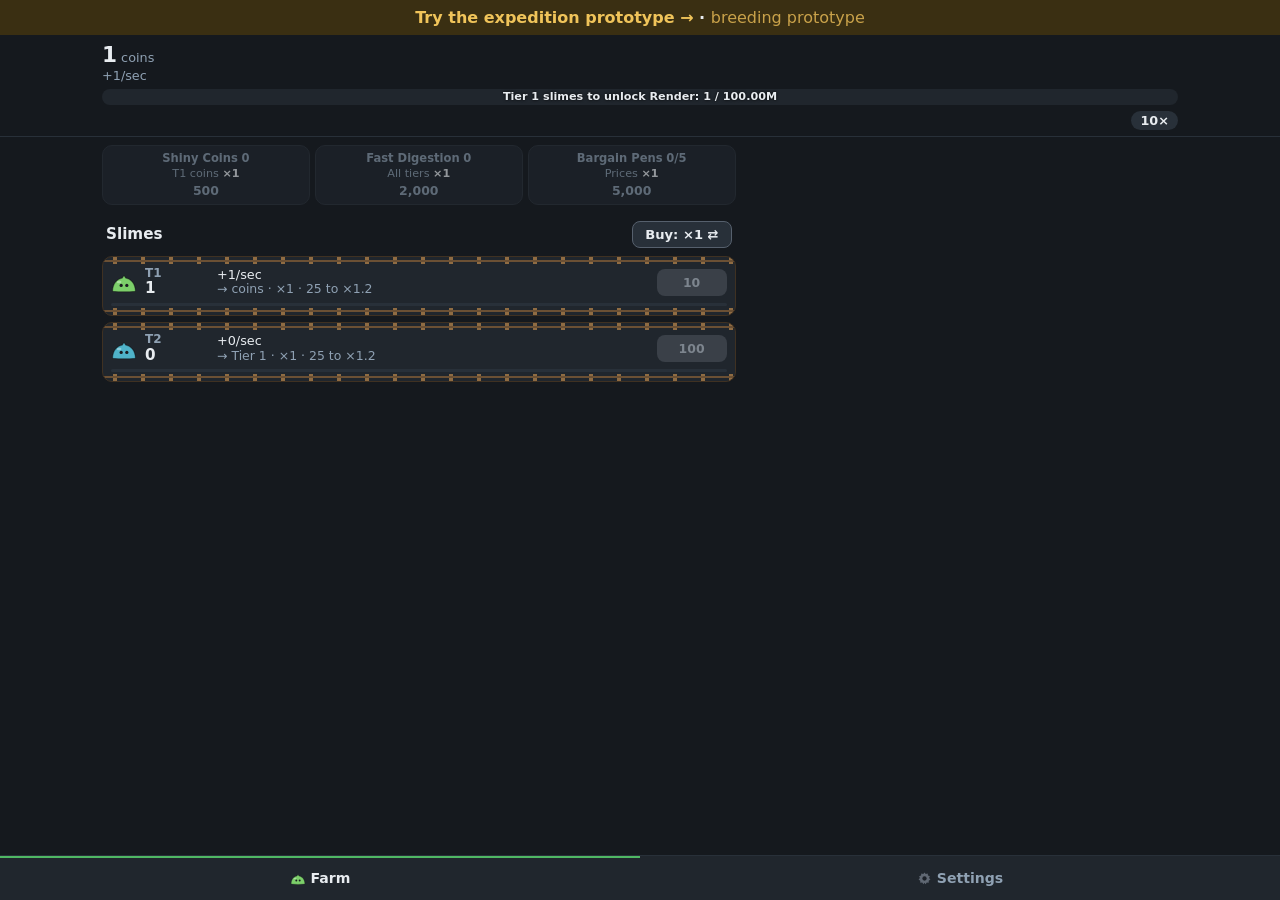
==== index.html @ 99b24ae3 "Expedition prototype v6: team boxes combine each team's expedition and slimes, zone picker opened fr" ====
<!DOCTYPE html>
<html lang="en">
<head>
  <meta charset="UTF-8">
  <meta name="viewport" content="width=device-width, initial-scale=1.0, viewport-fit=cover">
  <title>Dragon Farm Idle</title>
  <!-- Installable app (PWA) -->
  <link rel="manifest" href="manifest.json">
  <meta name="theme-color" content="#15191e">
  <link rel="icon" type="image/png" href="icons/icon-192.png">
  <link rel="apple-touch-icon" href="icons/apple-touch-icon.png">
  <meta name="apple-mobile-web-app-capable" content="yes">
  <meta name="mobile-web-app-capable" content="yes">
  <meta name="apple-mobile-web-app-status-bar-style" content="black-translucent">
  <meta name="apple-mobile-web-app-title" content="Dragon Farm">
  <link rel="stylesheet" href="style.css?v=233">
</head>
<body>
  <div style="text-align:center;padding:8px;background:#3a2f12;font-weight:600"><a href="expedition.html" style="color:#f0c45a;text-decoration:none">Try the expedition prototype →</a> · <a href="merge.html" style="color:#c9a24a;text-decoration:none;font-weight:400">breeding prototype</a></div>
  <header class="topbar">
    <div class="top-main">
      <div class="top-left">
        <div class="coins"><span id="coins">0</span></div>
        <div class="cps">+<span id="cps">0</span>/sec</div>
      </div>
      <div class="top-actions">
        <button id="sell-btn" class="big-act sell-big" style="display:none"><span class="act-name">Sell</span><span class="act-sub" id="sell-sub">+1 Scale</span></button>
        <button id="top-expand" class="big-act expand-big"><span class="act-name">Expand</span><span class="act-sub" id="top-expand-sub">+0 Acres</span><span class="render-next"><span id="top-expand-fill"></span></span></button>
        <button id="render-btn" class="big-act render-big" disabled><span class="act-name">Render</span><span class="act-sub" id="render-label">Locked</span><span class="render-next"><span id="render-next-fill"></span></span></button>
      </div>
    </div>
    <div id="render-progress">
      <div class="bar"><div class="fill" id="render-fill"></div><span class="bar-label" id="render-text"></span></div>
    </div>
    <div class="info-line">
      <button id="goo-btn" class="info-chip goo-chip" title="Go to Goo">Goo <b id="goo-btn-amount">0</b><span id="goo-dot" class="dot"></span></button>
      <button id="expand-btn" class="info-chip acre-chip" title="Go to the Estate">Acres <b id="expand-btn-amount">0</b><span id="expand-dot" class="dot green"></span></button>
      <button id="scale-chip" class="info-chip scale-chip" title="Go to the Market tab" style="display:none">Scales <b id="scale-chip-amount">0</b></button>
      <span class="farm-notice" id="farm-notice"></span>
      <button id="speed-btn" class="icon-btn speed-btn" title="Turn on 10× test speed">10×</button>
    </div>
    <button id="contract-banner" class="contract-banner" style="display:none" title="Go to Contracts"></button>
    <!-- Farm sub-tabs (only shown on the Farm tab, once Goo is unlocked) -->
    <div class="subnav" id="subnav">
      <button class="subnav-btn active" data-panel="panel-slimes">Slimes</button>
      <button class="subnav-btn" id="goo-tab" data-panel="panel-goo">Goo<span id="goo-sub-dot" class="dot"></span></button>
      <button class="subnav-btn" id="farm-tab" data-panel="panel-acres">Estate<span id="estate-sub-dot" class="dot estate"></span></button>
    </div>
    <div class="subnav market-nav" id="subnav-market" style="display:none">
      <button class="subnav-btn active" data-panel="panel-market">Stall<span id="stall-dot" class="dot gold"></span></button>
      <button class="subnav-btn" data-panel="panel-path">Deals<span id="path-dot" class="dot gold"></span></button>
      <button class="subnav-btn" id="contracts-tab" data-panel="panel-contracts" style="display:none">Contracts</button>
      <button class="subnav-btn" id="buyers-tab" data-panel="panel-buyers" style="display:none">Buyers</button>
    </div>
  </header>

  <main class="panels">
    <!-- FARM TAB: Expand, slimes, coin upgrades -->
    <section class="panel active" id="panel-slimes">
      <div class="farm-layout">
        <div class="farm-main">
          <div class="expand-card" id="expand-row">
            <button id="expand-action" class="expand-action" disabled><span id="expand-label">Expand</span><span class="render-next"><span id="expand-next-fill" class="next-fill"></span></span></button>
            <div class="muted" id="expand-text"></div>
            <div class="muted grow-hint" id="grow-hint"></div>
            <div class="muted" id="next-acre"></div>
          </div>
          <div id="upgrades" class="coin-strip"></div>
          <div class="panel-head"><h2>Slimes</h2><button id="buy-mode" class="auto-btn buy-mode">Buy: ×1 ⇄</button></div>
          <div id="tiers" class="tiers"></div>
        </div>
      </div>
    </section>

    <!-- GOO TAB: Render layer -->
    <section class="panel" id="panel-goo">
      <div class="render-info">
        <div><strong id="ess-amount">0</strong> Goo · <span class="muted">Renders done: <span id="render-count">0</span></span></div>
      </div>
      <details class="ms-box">
        <summary>Milestones <span id="ms-badge" class="chip"></span><span class="ms-next" id="next-milestone"></span></summary>
        <div class="muted">Rewards for how many times you've Rendered. Auto-buy can be switched on and off on each slime row.</div>
        <ul id="milestones" class="milestones"></ul>
      </details>

      <div class="section-head"><h3>Goo upgrades</h3></div>
      <div class="muted goo-reserve" id="goo-reserve"></div>
      <div id="ess-upgrades" class="tile-grid"></div>
    </section>

    <!-- ESTATE: Expand layer (Acres, buildings) -->
    <section class="panel" id="panel-acres">
      <div class="render-info">
        <div><strong id="acre-amount">0</strong> Acres · <span class="muted">Expands done: <span id="expand-count">0</span></span></div>
        <div class="bar" style="display:none"><div class="fill green" id="expand-fill"></div></div>
      </div>
      <details class="ms-box">
        <summary>Milestones <span id="ems-badge" class="chip"></span><span class="ms-next" id="next-ems"></span></summary>
        <div class="muted">Rewards for how many times you've Expanded. Every Expand counts.</div>
        <ul id="expand-milestones" class="milestones"></ul>
      </details>
      <div id="acre-upgrades" class="upgrades wide" style="display:none"></div>
      <div class="section-head"><h3>Buildings <span class="chip" id="plot-count">0/4</span><span id="bld-dot" class="dot estate"></span></h3></div>
      <div>
        <div id="plots" class="plots"></div>
        <details class="catalog" style="display:none">
          <summary>All buildings</summary>
          <div class="muted">Every building you can place. Each plot holds one, and placing it is free.</div>
          <div id="catalog" class="catalog-list"></div>
        </details>
      </div>
    </section>

    <!-- MARKET TAB: Sell the Farm -->
    <section class="panel" id="panel-market">
      <div class="render-info">
        <div><strong id="scale-amount">0</strong> Scales · <span class="muted">Farms sold: <span id="sale-count">0</span></span></div>
      </div>
      <div class="market-summary">
        <div class="ms-row"><span class="muted">Each sale pays</span><strong id="sale-pay">+1 Scale</strong></div>
        <div class="ms-row"><span class="muted">Sell when</span><span>your farm is full at 1.8e308</span></div>
      </div>
      <details class="ms-box">
        <summary>Milestones <span class="chip" id="salems-badge">0/5</span><span class="ms-next" id="next-salems"></span></summary>
        <ul class="milestones" id="sale-milestones"></ul>
      </details>
      <div class="section-head"><h3>Market Stall</h3><span class="muted">One-time buys</span></div>
      <div class="tile-grid" id="market-stall"></div>
      <div id="premium-sec">
        <div class="section-head"><h3>Premium Shelf</h3><span class="muted" id="premium-note"></span></div>
        <div class="tile-grid" id="premium-shelf"></div>
      </div>
    </section>

    <section class="panel" id="panel-contracts">
      <div class="render-info"><div><strong id="ct-count">0/8</strong> Contracts done · <span class="muted">Scales ×<span id="ct-bonus">1</span> per sale</span></div></div>
      <div class="ct-active" id="ct-active" style="display:none">
        <div class="ms-row"><strong id="ct-active-name"></strong><button id="ct-drop" class="auto-btn">Drop</button></div>
        <div class="muted" id="ct-active-goal"></div>
        <div class="ct-progress" id="ct-active-progress"></div>
      </div>
      <div class="section-head"><h3>Contract board</h3><span class="muted">One at a time</span></div>
      <div class="upgrades wide" id="contract-list"></div>
    </section>

    <section class="panel" id="panel-buyers">
      <div class="render-info buyers-summary"><div><strong>This farm pays ×<span id="by-mult">1</span></strong> <span class="muted">from buyers</span></div>
        <button id="by-restart" class="auto-btn">Restart farm</button></div>
      <div class="muted by-note">Turning a buyer on or up waits for your next farm. Turning one off or down applies now, and that buyer pays nothing this farm. Selling with a new level on clears it: +1 Reputation.</div>
      <div id="buyer-list"></div>
    </section>

    <section class="panel" id="panel-path">
      <div class="section-head"><h3>Trade Deals</h3>
        <span class="respec"><span class="muted" id="respec-note"></span><button id="respec-btn" class="auto-btn">Respec</button></span></div>
      <div id="market-path"></div>
    </section>

    <!-- AUTOMATION TAB: every automation setting in one place -->
    <section class="panel" id="panel-auto">
      <div class="render-info auto-master">
        <div><strong><span class="auto-icon">⟳</span> All automation</strong></div>
        <button id="master-auto" class="auto-btn">ON</button>
      </div>
      <div class="paused-note" id="auto-paused-note">Automation is paused. Turn it back on above.</div>
      <div class="subtabs auto-tabs">
        <button class="subtab active" data-sub="sub-auto-resets">Resets</button>
        <button class="subtab" data-sub="sub-auto-buying">Buying</button>
      </div>

      <div class="subpanel active" id="sub-auto-resets">
        <div class="acard" id="auto-render-sec">
          <div class="acard-head"><div><strong>Auto-Render</strong><div class="acard-status" id="ar-status"></div></div><button id="ar-toggle" class="auto-btn">OFF</button></div>
          <div class="acard-body" id="auto-render-box">
            <div class="aset"><span class="aset-label">Render when</span><span class="aset-ctl">
              <select id="ar-mode">
                <option value="goo">Gain reaches</option>
                <option value="time">Every</option>
                <option value="best" class="smart">Auto-adjust</option>
                <option value="rise" class="smart">Rising target</option>
              </select>
              <input id="ar-value" class="inline-num" type="number" min="1" inputmode="numeric"><span class="muted" id="ar-unit">Goo</span></span></div>
            <div class="aset" id="ar-rise-row"><span class="aset-label">Then each Render</span><span class="aset-ctl"><span class="muted">needs last ×</span><input id="ar-rise-x" class="inline-num" type="number" min="1.01" step="0.05" inputmode="decimal" value="1.2"></span></div>
          <div class="aset" id="ar-pause-row"><span class="aset-label">Stop at <input id="ar-pause-pct" class="inline-num" type="number" min="1" max="100" inputmode="numeric">% full</span><button id="ar-pause" class="auto-btn">OFF</button></div>
          </div>
        </div>

        <div class="acard" id="auto-expand-sec">
          <div class="acard-head"><div><strong>Auto-Expand</strong><div class="acard-status" id="ae-status"></div></div><button id="auto-acres" class="auto-btn">OFF</button></div>
          <div class="acard-body" id="auto-acres-row">
            <div class="aset"><span class="aset-label">Expand when</span><span class="aset-ctl" id="auto-acres-rule"><span id="auto-acres-label" class="muted">gain is</span><select id="auto-acres-mode"><option value="acres">Gain is</option><option value="cap">Within</option></select><input id="auto-acres-value" class="inline-num" type="number" min="1" inputmode="numeric"><span class="muted" id="auto-acres-unit">Acres</span></span></div>
            <div class="aset"><span class="aset-label">Wait for a full farm</span><span class="aset-ctl"><select id="auto-wait-full"><option value="off">Never</option><option value="full">Always</option><option value="smart">Smart</option></select></span></div>
            <div class="aset" id="auto-smart-row"><span class="aset-label">Only if full within</span><span class="aset-ctl"><input id="auto-smart-secs" class="inline-num" type="number" min="5" max="3600" inputmode="numeric" value="60"><span class="muted">sec</span></span></div>
            <span id="auto-wait-note" hidden></span><span id="auto-smart-eta" hidden></span>
          </div>
          <div id="auto-expand-row" style="display:none"><button id="auto-expand" class="auto-btn">OFF</button></div>
        </div>

        <div class="acard" id="auto-sell-sec">
          <div class="acard-head"><div><strong>Auto-Sell</strong><div class="acard-status" id="as-status"></div></div><button id="auto-sell" class="auto-btn">OFF</button></div>
        </div>
      </div>

      <div class="subpanel" id="sub-auto-buying">
        <div class="acard" id="auto-goo-sec">
          <div class="acard-head"><div><strong>Goo upgrades</strong><div class="acard-status" id="auto-goo-note">Cheapest first</div></div><button id="auto-goo" class="auto-btn">OFF</button></div>
          <div class="star-list" id="goo-stars"></div>
        </div>
        <div class="acard" id="auto-build-sec">
          <div class="acard-head"><div><strong>Buildings</strong><div class="acard-status" id="auto-build-note">Cheapest first</div></div><button id="auto-build" class="auto-btn">OFF</button></div>
          <div class="star-list" id="build-stars"></div>
        </div>
        <div class="acard" id="auto-helper-sec">
          <div class="acard-head"><div><strong>Coin upgrades</strong><div class="acard-status">Cheapest first</div></div><button id="auto-upgrades" class="auto-btn">OFF</button></div>
        </div>
        <div class="acard" id="auto-slimes-sec">
          <div class="acard-head"><div><strong>Slimes</strong><div class="acard-status" id="auto-slimes-status"></div></div>
            <span class="set-all"><button id="auto-all-ms" class="auto-btn">All Milestone</button><button id="auto-all-max" class="auto-btn">All Max</button></span></div>
          <div class="acard-body"><div id="auto-tier-list" class="auto-list"></div>
            <div class="muted aset-note">Milestone saves up for each tier's next milestone. Max buys whenever it can.</div></div>
        </div>
      </div>
    </section>

    <section class="panel" id="panel-settings">
      <h2>Settings</h2>
      <div class="latest-update">Latest update: <span id="latest-update"></span></div>
      <div class="subtabs settings-tabs">
        <button class="subtab active" data-sub="sub-general">General</button>
        <button class="subtab" data-sub="sub-ach">Achievements<span id="ach-dot" class="dot gold" style="display:none"></span></button>
        <button class="subtab" data-sub="sub-stats">Stats</button>
        <button class="subtab" data-sub="sub-resets">Resets</button>
      </div>
      <div class="subpanel active" id="sub-general">
        <div class="settings-list">
          <div class="setting-row"><span>Ask before Render</span><button class="auto-btn pref-toggle" data-pref="confirmRender">ON</button></div>
          <div class="setting-row"><span>Ask before Expand</span><button class="auto-btn pref-toggle" data-pref="confirmExpand">ON</button></div>
          <div class="setting-row"><span>Number names past Trillion<br><span class="muted small">Off: 1.23e15 · On: 1.23Qa, Qi, Sx… until they run out</span></span><button class="auto-btn pref-toggle" data-pref="allNames">OFF</button></div>
          <div class="setting-row"><span>Ask before Sell the Farm</span><button class="auto-btn pref-toggle" data-pref="confirmSell">ON</button></div>
          <div class="setting-row"><span>Switch to the Goo tab after Render</span><button class="auto-btn pref-toggle" data-pref="openAfterRender">ON</button></div>
          <div class="setting-row"><span>10× speed (testing)<br><span class="muted small">Stats still count the time a normal-speed player would take</span></span><button class="auto-btn pref-toggle" data-pref="fastTest">OFF</button></div>
          <div class="setting-row"><span>Offline progress<br><span class="muted small" id="offline-cap-note">Turn off to measure real play time only</span></span><button class="auto-btn pref-toggle" data-pref="offline">ON</button></div>
        </div>
        <h3>Move your save</h3>
        <div class="save-code-box">
          <div class="muted">Export on one device, then paste the code and Import on another. Importing replaces the progress on that device.</div>
          <div class="save-buttons">
            <button id="export-btn">Export</button>
            <button id="import-btn" class="small-btn">Import</button>
          </div>
          <textarea id="save-code" rows="3" placeholder="Your save code appears here, or paste one to import"></textarea>
          <div class="muted" id="save-status"></div>
        </div>
      </div>
      <div class="subpanel" id="sub-ach">
        <div class="muted ach-summary" id="ach-summary"></div>
        <div class="ach-list" id="ach-list"></div>
      </div>
      <div class="subpanel" id="sub-stats">
        <div class="save-buttons"><button id="stats-copy">Copy stats</button><button id="stats-reset" class="small-btn">Reset stats</button></div>
        <textarea id="stats-text" rows="6" style="display:none" readonly></textarea>
        <div id="stats-summary"></div>
        <details class="stats-box stats-fold"><summary class="bonus-title">Bonuses</summary><div id="stats-bonuses"></div></details>
        <div class="muted">The full Render, Expand, and sale logs are saved and included in Copy stats.</div>
      </div>
      <div class="subpanel" id="sub-resets">
        <div class="reset-card">
          <div class="plot-head"><strong>Jump to Expand</strong><span class="jump-ctrls"><input id="jump-n" type="number" min="0" max="21" value="5" inputmode="numeric"><button id="jump-btn" class="small-btn">Go</button></span></div>
          <div class="muted">Testing only: starts a run after this many full Expands (forward or back), with the Acres they'd give unspent and empty plots. Scales, Market buys, settings, and stats are kept.</div>
        </div>
        <div class="reset-card">
          <div class="plot-head"><strong>Jump to Sale</strong><span class="jump-ctrls"><input id="jump-sale-n" type="number" min="0" max="50" value="5" inputmode="numeric"><button id="jump-sale-btn" class="small-btn">Go</button></span></div>
          <div class="muted">Testing only: starts a fresh farm as if you'd sold this many farms (sale milestones follow). Going forward gives the Scales those sales would pay. Scales, Market buys, contracts, settings, and stats are kept.</div>
        </div>
        <div class="reset-card">
          <div class="plot-head"><strong>Fill this farm</strong><button id="fill-farm" class="small-btn">Fill</button></div>
          <div class="muted">Testing only: tops Tier 1 slimes up to this farm's size. At max size the farm is then ready to sell; otherwise you can Expand and grow it. Nothing else changes.</div>
        </div>
        <div class="reset-card">
          <div class="plot-head"><strong>Catch up achievements</strong><button id="ach-catchup" class="small-btn">Catch up</button></div>
          <div class="muted">Testing only: grants the achievements a typical player would have by your current sale count (lifetime counts raised to typical levels, challenges at the sale they're usually earned). Never removes any.</div>
        </div>
        <div class="reset-card">
          <div class="plot-head"><strong>Market resets</strong></div>
          <div class="muted">Testing only: undo Market progress, or grant a contract as if you finished it. Deals and Stall items refund their Scales; your farm, sales, and achievements are kept.</div>
          <div class="market-resets">
            <button id="mr-deals" class="small-btn">Reset Trade Deals</button>
            <button id="mr-stall" class="small-btn">Reset Stall items</button>
            <span class="jump-ctrls"><select id="mr-contract"></select><button id="mr-contracts" class="small-btn">Reset</button><button id="mr-grant" class="small-btn">Grant</button></span>
          </div>
        </div>
        <div class="reset-card">
          <div class="plot-head"><strong>Test farm: ready to sell</strong><button id="test-sale" class="small-btn">Load</button></div>
          <div class="muted">Testing only: jumps your farm to max size so you can try Sell the Farm. Scales and Market buys are kept.</div>
        </div>
        <div class="reset-card danger">
          <div class="plot-head"><strong>Reset save</strong><button id="reset" class="reset-btn">Erase all</button></div>
          <div class="muted">Erases all progress and starts a brand new game. Your settings are kept.</div>
        </div>
      </div>
    </section>
  </main>

  <!-- Confirm dialog -->
  <div class="modal-backdrop" id="confirm-modal">
    <div class="modal confirm">
      <strong id="confirm-title"></strong>
      <div class="muted" id="confirm-text"></div>
      <label class="skip-row"><input type="checkbox" id="confirm-skip"> Don't ask again (you can turn this back on in Settings)</label>
      <div class="confirm-buttons">
        <button class="small-btn" id="confirm-no">Cancel</button>
        <button id="confirm-yes">Confirm</button>
      </div>
    </div>
  </div>

  <!-- One-time unlock card -->
  <div class="modal-backdrop" id="intro-modal">
    <div class="modal confirm">
      <strong id="intro-title"></strong>
      <div class="muted" id="intro-text"></div>
      <div class="confirm-buttons"><button id="intro-ok">Got it</button></div>
    </div>
  </div>
  <!-- While you were away -->
  <div class="modal-backdrop" id="away-modal">
    <div class="modal confirm">
      <strong>While you were away</strong>
      <div class="muted" id="away-time"></div>
      <div class="market-summary" id="away-list"></div>
      <div class="confirm-buttons"><button id="away-ok">Nice</button></div>
    </div>
  </div>
  <!-- Offline catch-up progress -->
  <div class="modal-backdrop" id="catchup">
    <div class="modal confirm"><strong>Catching up on your farm…</strong><div class="bar"><div class="fill" id="catchup-fill"></div></div></div>
  </div>
  <!-- Pop-up messages -->
  <div class="toasts" id="toasts"></div>

  <nav class="tabs">
    <button class="tab active" data-tier="farm">Farm</button>
    <button class="tab" id="market-tab" data-tier="market" style="display:none">Market<span id="market-dot" class="dot gold"></span></button>
    <button class="tab" id="auto-tab" data-tier="auto" style="display:none"><span class="auto-icon">⟳</span> Auto<span id="auto-dot" class="dot auto"></span></button>
    <button class="tab" data-tier="settings">Settings<span id="settings-dot" class="dot gold" style="display:none"></span></button>
  </nav>

  <script src="lib/break_eternity.js?v=233"></script>
  <script src="main.js?v=233"></script>
  <script>
    // Register the service worker so the game can be installed as an app
    if ("serviceWorker" in navigator) {
      window.addEventListener("load", () => navigator.serviceWorker.register("sw.js").catch(() => {}));
    }
  </script>
</body>
</html>
---- style.css ----
/* ===== Colors and base ===== */
:root {
  --bg: #15191e;
  --card: #20262d;
  --card-2: #283039;
  --text: #e8ecf0;
  --muted: #8fa1b3;
  --green: #3f9a50;
  --blue: #2f5d8a;
  --purple: #8e5bd6;
  --red: #7a2e2e;
  --disabled: #3a4048;
}

* { box-sizing: border-box; }

body {
  margin: 0;
  font-family: system-ui, -apple-system, "Segoe UI", sans-serif;
  background: var(--bg);
  color: var(--text);
  padding-bottom: 72px; /* room for the tab bar on phones */
}

.muted { color: var(--muted); font-size: 0.8rem; }

button {
  font: inherit;
  border: none;
  border-radius: 8px;
  padding: 10px 12px;
  background: var(--green);
  color: white;
  cursor: pointer;
  touch-action: manipulation;
}
button:disabled { background: var(--disabled); color: #7d858e; cursor: default; }

.chip {
  font-size: 0.75rem;
  padding: 2px 8px;
  border-radius: 999px;
  background: var(--card-2);
  color: var(--muted);
}

/* ===== Top bar: always visible ===== */
.topbar {
  position: sticky;
  top: 0;
  z-index: 5;
  background: var(--bg);
  padding: 12px 16px 10px;
  border-bottom: 1px solid var(--card-2);
  text-align: center;
}
.title { font-size: 0.8rem; color: var(--muted); letter-spacing: 0.05em; text-transform: uppercase; }
.coins { font-size: 2rem; font-weight: 700; line-height: 1.2; }
.coins::after { content: " coins"; font-size: 0.9rem; font-weight: 400; color: var(--muted); }
.cps { color: var(--muted); font-size: 0.9rem; }

.render-goal { max-width: 560px; margin: 10px auto 0; }
.bar { height: 8px; background: var(--card); border-radius: 4px; overflow: hidden; }
.fill { height: 100%; width: 0; background: var(--purple); transition: width 0.2s; }
.render-label { margin-top: 4px; }
.render-row { display: flex; justify-content: center; align-items: center; gap: 8px; margin-top: 8px; }
.small-btn { background: var(--card-2); color: var(--text); padding: 6px 12px; font-size: 0.85rem; }
.small-btn .chip { background: var(--bg); margin-left: 4px; }
.render-btn.ready {
  box-shadow: 0 0 0 2px #b48cf0, 0 0 16px rgba(142, 91, 214, 0.6);
  animation: pulse 1.6s ease-in-out infinite;
}
@keyframes pulse { 50% { box-shadow: 0 0 0 2px #b48cf0, 0 0 26px rgba(142, 91, 214, 0.9); } }
.next-ms { margin-top: 6px; font-size: 0.75rem; }

/* ===== Milestones popup ===== */
.modal-backdrop {
  display: none; position: fixed; inset: 0; z-index: 20;
  background: rgba(0, 0, 0, 0.6); align-items: center; justify-content: center; padding: 16px;
}
.modal-backdrop.open { display: flex; }
.modal {
  background: var(--bg); border: 1px solid var(--card-2); border-radius: 12px;
  width: 100%; max-width: 440px; max-height: 80vh; overflow-y: auto; padding: 16px;
  display: grid; gap: 10px;
}
.modal-head { display: flex; justify-content: space-between; align-items: center; }

/* ===== Pop-up messages ===== */
.toasts {
  position: fixed; left: 50%; transform: translateX(-50%); bottom: 84px; z-index: 30;
  display: grid; gap: 6px; width: min(92vw, 420px); pointer-events: none;
}
.toast {
  background: var(--card-2); color: var(--text); border-radius: 8px; padding: 10px 14px;
  font-size: 0.9rem; box-shadow: 0 4px 14px rgba(0,0,0,0.4); transition: opacity 0.5s;
}
.toast.highlight { background: #3b2a5c; border: 1px solid var(--purple); }
.toast.hide { opacity: 0; }
@media (min-width: 820px) { .toasts { bottom: 24px; } }
.render-btn { background: var(--purple); padding: 6px 14px; font-size: 0.85rem; white-space: nowrap; }

/* ===== Panels ===== */
.panels { max-width: 560px; margin: 0 auto; padding: 0 12px; }
.panel { display: none; }
.panel.active { display: block; }
h2 { font-size: 1rem; margin: 16px 4px 8px; color: #c9d6e3; }

/* ===== Slime tier rows ===== */
.tiers { display: flex; flex-direction: column; gap: 8px; }
.tier-row {
  display: flex;
  align-items: center;
  gap: 10px;
  background: var(--card);
  border-radius: 10px;
  padding: 10px 12px;
}
.tier-info { flex: 1; min-width: 0; }
.tier-top { display: flex; justify-content: space-between; align-items: baseline; gap: 8px; }
.tier-top .owned { font-weight: 700; font-size: 1.05rem; }
.tier-meta { display: flex; align-items: center; gap: 6px; font-size: 0.85rem; margin-top: 2px; }
.tier-meta .mult { margin-left: auto; }
.milestone { display: flex; align-items: center; gap: 8px; margin-top: 6px; }
.mbar { flex: 1; height: 4px; background: var(--card-2); border-radius: 2px; overflow: hidden; }
.mfill { height: 100%; width: 0; background: var(--green); }
.tier-buttons { display: flex; flex-direction: column; gap: 6px; }
.tier-buttons .buy-one { min-width: 84px; font-weight: 600; }
.tier-buttons .buy-max { padding: 6px; font-size: 0.8rem; background: var(--blue); }
.tier-buttons .buy-max:disabled { background: var(--disabled); }

/* ===== Upgrade cards ===== */
.upgrades { display: grid; gap: 8px; }
.upgrade-btn {
  text-align: left;
  background: var(--card);
  border: 1px solid var(--card-2);
  padding: 12px;
}
.upgrade-btn:disabled { background: var(--card); color: var(--muted); opacity: 0.6; }
.upgrade-btn.maxed { opacity: 0.45; }
/* Affordable: bright border, lifted background, soft glow */
.upgrade-btn.affordable {
  background: #233a2a;
  border-color: var(--green);
  box-shadow: 0 0 0 1px var(--green), 0 0 12px rgba(63, 154, 80, 0.35);
}
.upgrade-btn.affordable:hover { background: #2a4733; }
.up-top { display: flex; justify-content: space-between; align-items: center; margin-bottom: 4px; }
.up-bottom { display: flex; justify-content: space-between; margin-top: 8px; font-size: 0.85rem; }
.cost-line { font-weight: 700; color: #9fe0a8; }
.upgrade-btn:disabled .cost-line { color: var(--muted); }

.reset-btn { background: var(--red); }

/* ===== Auto-buy toggle ===== */
.auto-btn { padding: 4px 6px; font-size: 0.75rem; background: var(--disabled); color: var(--muted); }
.auto-btn.on { background: #5b3f8a; color: white; }

/* ===== Essence and Render panel ===== */
.essence-line { color: #c7a6f5; font-size: 0.9rem; margin-top: 2px; }
h3 { font-size: 0.9rem; margin: 16px 4px 8px; color: var(--muted); }
.render-info { background: var(--card); border-radius: 10px; padding: 12px; display: grid; gap: 4px; }
.upgrade-btn.ess .cost-line { color: #c7a6f5; }
.upgrade-btn.ess.affordable {
  background: #2e2442;
  border-color: var(--purple);
  box-shadow: 0 0 0 1px var(--purple), 0 0 12px rgba(142, 91, 214, 0.4);
}
.upgrade-btn.ess.affordable:hover { background: #382c50; }
.milestones { list-style: none; padding: 0; margin: 0; display: grid; gap: 4px; }
.milestones li {
  display: flex; justify-content: space-between;
  background: var(--card); border-radius: 8px; padding: 8px 12px;
  font-size: 0.85rem; color: var(--muted);
}
.milestones li.done { color: var(--text); }
.milestones li.done::after { content: "✓"; color: #9fe0a8; margin-left: 8px; }
.milestones li span:last-child { margin-left: auto; }
.m-req { min-width: 90px; }

/* ===== Bottom tab bar (phones) ===== */
.tabs {
  position: fixed;
  bottom: 0; left: 0; right: 0;
  display: flex;
  background: var(--card);
  border-top: 1px solid var(--card-2);
  padding-bottom: env(safe-area-inset-bottom);
}
.tab {
  flex: 1;
  background: none;
  border-radius: 0;
  padding: 14px 0;
  color: var(--muted);
}
.tab.active { color: var(--text); box-shadow: inset 0 2px 0 var(--purple); }

/* ===== Wide screens: slimes and upgrades side by side ===== */

/* ===== Goo button and Render popup ===== */
.goo-btn {
  background: #3b2a5c; color: #f0e6ff; font-weight: 600;
  border: 1px solid #8e5bd6; display: inline-flex; align-items: center; gap: 6px;
}
.goo-btn:hover { background: #4a3572; }
.goo-chip { background: #251a3a; color: #d9c4ff; margin-left: 0; font-weight: 400; }
.chev { font-size: 1.1rem; line-height: 1; }
.dot { display: inline-block; width: 8px; height: 8px; border-radius: 50%; background: #b48cf0; margin-left: 4px; box-shadow: 0 0 6px #b48cf0; }
.subtabs { display: flex; gap: 6px; }
.subtab { flex: 1; background: var(--card); color: var(--muted); padding: 8px; font-size: 0.85rem; }
.subtab.active { background: var(--card-2); color: var(--text); box-shadow: inset 0 -2px 0 var(--purple); }
.subpanel { display: none; gap: 8px; }
.subpanel.active { display: grid; }
.modal { max-width: 480px; }

.panel-head { display: flex; justify-content: space-between; align-items: center; }
.panel-head .auto-btn { margin: 16px 4px 8px; }

/* ===== Master automation switch ===== */
.master-auto { margin-top: 8px; padding: 5px 12px; font-size: 0.8rem; background: #5b3f8a; }
.master-auto.paused { background: #8a5a1f; box-shadow: 0 0 0 1px #e0a050; }
/* While paused, individual Auto switches look dimmed */
body.auto-paused .auto-btn { opacity: 0.4; }

/* ===== Expand ===== */
.render-row { flex-wrap: wrap; }
.expand-btn {
  background: #24452c; color: #dcf5e1; font-weight: 600;
  border: 1px solid var(--green); display: inline-flex; align-items: center; gap: 6px;
}
.expand-btn:hover { background: #2d5537; }
.expand-chip { background: #16301c; color: #b9e8c2; font-weight: 400; }
.dot.green { background: #6fdc84; box-shadow: 0 0 6px #6fdc84; }
.fill.green { background: var(--green); }
.expand-action { width: 100%; margin-top: 4px; }
.expand-action.ready { box-shadow: 0 0 0 2px #6fdc84, 0 0 16px rgba(63,154,80,0.6); }
.upgrade-btn.acre .cost-line { color: #9fe0a8; }

/* ===== Auto-Render settings ===== */
.auto-render-box { background: var(--card); border-radius: 10px; padding: 10px 12px; display: grid; gap: 8px; }
.ar-row { display: flex; align-items: center; gap: 8px; justify-content: space-between; }
.ar-row select, .ar-row input, .inline-num {
  background: var(--bg); color: var(--text); border: 1px solid var(--card-2);
  border-radius: 6px; padding: 6px; font: inherit; font-size: 0.85rem;
}
.ar-row input { width: 90px; }

/* ===== Confirm dialog and settings ===== */
.modal-backdrop#confirm-modal { z-index: 25; }
.modal.confirm { max-width: 360px; }
.skip-row { display: flex; align-items: center; gap: 8px; font-size: 0.85rem; color: var(--muted); }
.skip-row input { width: 18px; height: 18px; accent-color: var(--purple); }
.confirm-buttons { display: flex; justify-content: flex-end; gap: 8px; }
.settings-list { display: grid; gap: 6px; margin-bottom: 16px; }
.setting-row {
  display: flex; justify-content: space-between; align-items: center;
  background: var(--card); border-radius: 8px; padding: 10px 12px; font-size: 0.9rem;
}
.setting-row .auto-btn { min-width: 52px; }

/* ===== Farm plots ===== */
.farm-note { margin: 0 4px 8px; }
.plots { display: grid; grid-template-columns: 1fr 1fr; gap: 8px; }
.plot {
  background: var(--card); border: 1px solid var(--card-2); border-radius: 10px;
  padding: 10px; display: grid; gap: 6px; align-content: start; min-height: 110px;
}
.plot.empty, .plot.locked { place-items: center; align-content: center; text-align: center; border-style: dashed; }
.plot.choosing { grid-column: 1 / -1; }
.plot-head { display: flex; justify-content: space-between; align-items: center; gap: 6px; }
.plot-buttons { display: flex; gap: 6px; margin-top: 4px; }
.plot-buttons .lvl-btn { flex: 1; font-size: 0.8rem; padding: 8px 6px; background: #5b3f8a; }
.plot-buttons .lvl-btn:disabled { background: var(--disabled); }
.plot-buttons .remove { font-size: 0.75rem; }
.place-btn, .buy-plot { font-size: 0.85rem; padding: 8px 10px; }
.plot-option { text-align: left; background: var(--card-2); padding: 10px; }
.plot-option:disabled { opacity: 0.5; }

.farm-notice {
  display: inline-block; margin-top: 4px; padding: 3px 10px; border-radius: 999px;
  background: #24452c; color: #b9e8c2; font-size: 0.8rem; border: 1px solid var(--green);
}

/* Full tier: Buy button shows "Full" */
.tier-row.full .buy-one:disabled { background: #24452c; color: #b9e8c2; }

#confirm-text { white-space: pre-line; }

/* ===== Save code ===== */
.save-code-box { background: var(--card); border-radius: 10px; padding: 12px; display: grid; gap: 8px; margin-bottom: 16px; }
.save-buttons { display: flex; gap: 8px; }
.save-code-box textarea {
  width: 100%; resize: vertical; background: var(--bg); color: var(--text);
  border: 1px solid var(--card-2); border-radius: 6px; padding: 8px; font: 0.75rem monospace; word-break: break-all;
}

/* Progress bar along the bottom of the Render button: next +1 Goo */
.render-btn { position: relative; overflow: hidden; padding-bottom: 10px; }
.render-next { position: absolute; left: 0; right: 0; bottom: 0; height: 5px; background: rgba(0,0,0,0.45); }
#render-next-fill { display: block; height: 100%; width: 0; background: #ffffff; box-shadow: 0 0 6px #fff; transition: width 0.2s; }
.render-btn:disabled .render-next { display: none; }

/* Next-Acre bar on the Expand button */
.expand-action { position: relative; overflow: hidden; padding-bottom: 12px; }
.expand-action:disabled .render-next { display: none; }
#expand-next-fill { display: block; height: 100%; width: 0; background: #ffffff; box-shadow: 0 0 6px #fff; transition: width 0.2s; }

.grow-hint { font-style: italic; }
.subtab .auto-btn { margin-left: 6px; padding: 2px 6px; font-size: 0.7rem; }
.plot-option .opt-cost { font-size: 0.8rem; color: #9fe0a8; font-weight: 600; }
.plot-option:disabled .opt-cost { color: var(--muted); }

.latest-update { font-size: 0.8rem; color: var(--muted); margin: 0 4px 10px; }
.latest-update span { color: var(--text); }

.reset-row { display: flex; gap: 8px; flex-wrap: wrap; }
.reset-note { margin-top: 6px; }

/* ===== All buildings list ===== */
.catalog { margin-top: 12px; background: var(--card); border-radius: 10px; padding: 10px 12px; }
.catalog summary { cursor: pointer; font-weight: 600; }
.catalog-list { display: grid; gap: 6px; margin-top: 8px; }
.catalog-item { background: var(--card-2); border-radius: 8px; padding: 8px 10px; display: grid; gap: 2px; }
.catalog-item.placed .status { background: #24452c; color: #b9e8c2; }

/* ===== Resets tab ===== */
.settings-tabs { margin-bottom: 8px; }
.reset-card { background: var(--card); border-radius: 10px; padding: 10px 12px; display: grid; gap: 4px; margin-bottom: 8px; }
.reset-card.danger { border: 1px solid var(--red); }

/* Expand action in the top bar */
#expand-row { margin-top: 6px; }
#expand-row .expand-action { width: auto; margin-top: 0; padding: 6px 14px 10px; font-size: 0.85rem; white-space: nowrap; }
#expand-row .expand-action.ready { box-shadow: 0 0 0 2px #6fdc84, 0 0 16px rgba(63,154,80,0.6); }

/* ===================== Tab layout (mobile and PC) ===================== */
/* Top bar actions: Goo chip, Render, Acres chip, automation icon */
.action-row { display: flex; align-items: center; justify-content: center; gap: 6px; margin-top: 8px; flex-wrap: nowrap; }
.chip-btn {
  display: inline-flex; align-items: center; gap: 4px; white-space: nowrap;
  padding: 6px 10px; font-size: 0.8rem; border-radius: 999px; font-weight: 600;
}
.chip-btn.goo-btn { background: #3b2a5c; color: #e3d2ff; border: 1px solid #8e5bd6; }
.chip-btn.expand-btn { background: #24452c; color: #dcf5e1; border: 1px solid var(--green); }
.icon-btn { background: var(--card-2); color: var(--text); padding: 6px 10px; font-size: 0.9rem; border-radius: 999px; }
.icon-btn.paused { background: #8a5a1f; box-shadow: 0 0 0 1px #e0a050; }
.render-btn { flex: 0 1 auto; }

/* Expand card on the Farm tab, right above the slimes */
.expand-card { background: var(--card); border: 1px solid #2c5135; border-radius: 10px; padding: 10px 12px; display: grid; gap: 4px; margin-top: 12px; }
.expand-card .expand-action { width: 100%; margin-top: 0; }

/* Compact slime rows: one line per tier, thin milestone bar underneath */
.tiers { display: flex; flex-direction: column; gap: 6px; }
.tier-row { display: block; background: var(--card); border-radius: 8px; padding: 6px 8px 4px; }
.tier-line { display: flex; align-items: center; gap: 8px; }
.tier-name { display: flex; flex-direction: column; min-width: 64px; line-height: 1.15; }
.tier-name strong { font-size: 0.75rem; color: var(--muted); font-weight: 600; }
.tier-name .owned { font-weight: 700; font-size: 0.95rem; }
.tier-mid { flex: 1; min-width: 0; display: flex; flex-direction: column; line-height: 1.2; font-size: 0.8rem; }
.tier-detail { font-size: 0.7rem; white-space: nowrap; overflow: hidden; text-overflow: ellipsis; }
.tier-row .tier-buttons { display: flex; flex-direction: row; gap: 4px; align-items: center; }
.tier-row .tier-buttons button { padding: 6px 8px; font-size: 0.78rem; }
.tier-row .tier-buttons .buy-one { min-width: 70px; }
.tier-row .tier-buttons .buy-max { background: var(--blue); }
.tier-row .tier-buttons .buy-max:disabled { background: var(--disabled); }
.tier-row .tier-buttons .auto-btn { padding: 6px 6px; font-size: 0.7rem; }
.tier-row .mbar { height: 3px; margin-top: 4px; flex: none; }

/* Upgrade grids get more columns when there's room */
.upgrades.wide { grid-template-columns: repeat(auto-fill, minmax(240px, 1fr)); }

/* PC: same tabs, more room. Farm tab shows slimes and coin upgrades side by side. */
.panels { max-width: 560px; }
@media (min-width: 820px) {
  .panels { max-width: 1100px; }
  .farm-layout { display: grid; grid-template-columns: 3fr 2fr; gap: 20px; align-items: start; }
  .tier-row { padding: 8px 12px 6px; }
  .tier-detail { font-size: 0.78rem; }
  .plots { grid-template-columns: repeat(auto-fill, minmax(220px, 1fr)); }
}

@media (max-width: 500px) { .tier-detail .makes { display: none; } }
.expand-card .expand-action:disabled { padding: 6px 10px 8px; font-size: 0.85rem; }

/* ===================== Compact top bar ===================== */
.topbar { text-align: left; padding: 10px 12px 8px; }
.topbar > * { max-width: 560px; margin-left: auto; margin-right: auto; }
.top-main { display: flex; align-items: center; justify-content: space-between; gap: 10px; }
.top-left { min-width: 0; }
.topbar .coins { font-size: 1.5rem; line-height: 1.15; white-space: nowrap; }
.topbar .coins::after { font-size: 0.8rem; }
.topbar .cps { font-size: 0.8rem; }
.top-actions { display: flex; gap: 10px; flex-shrink: 0; }
.big-act {
  position: relative; overflow: hidden; display: flex; flex-direction: column; align-items: center;
  min-width: 96px; padding: 7px 12px 11px; border-radius: 10px; line-height: 1.2; white-space: nowrap;
  animation: none; box-shadow: none;
}
.big-act .act-name { font-size: 0.95rem; font-weight: 700; }
.big-act .act-sub { font-size: 0.75rem; font-weight: 500; opacity: 0.85; }
.render-big { background: #4a3584; color: #ece4ff; border: 1px solid #9d7be6; }
.render-big.ready { box-shadow: none; animation: none; border-color: #c2a8ff; }
.render-big:disabled { background: var(--card-2); color: var(--muted); border-color: var(--card-2); }
.expand-big { background: #17301d; color: #c6efcf; border: 1.5px solid #4fb864; }
.big-act .render-next { height: 4px; }
#top-expand-fill { display: block; height: 100%; width: 0; background: #ffffff; transition: width 0.2s; }
#render-next-fill { box-shadow: none; }
.topbar #render-progress { margin-top: 6px; }
.topbar #render-progress .bar { height: 6px; }
.topbar .render-label { font-size: 0.75rem; margin-top: 2px; }
.info-line { display: flex; align-items: center; gap: 6px; margin-top: 6px; flex-wrap: wrap; font-size: 0.8rem; }
.info-chip {
  display: inline-flex; align-items: center; gap: 4px; padding: 3px 9px; border-radius: 999px;
  font-size: 0.78rem; font-weight: 500; background: var(--card); color: var(--muted); border: 1px solid var(--card-2);
}
.info-chip b { color: var(--text); font-weight: 700; }
.goo-chip b { color: #d6c2ff; }
.acre-chip b { color: #a9e6b4; }
.info-line .dot { box-shadow: none; width: 7px; height: 7px; }
.info-line .farm-notice { margin-top: 0; padding: 2px 8px; font-size: 0.75rem; }
.info-line .icon-btn { margin-left: auto; padding: 3px 10px; font-size: 0.8rem; }
@media (max-width: 380px) { .big-act { min-width: 84px; padding: 6px 9px 10px; } .topbar .coins { font-size: 1.3rem; } }
.info-line .icon-btn { font-size: 0.95rem; padding: 2px 10px; }
@media (min-width: 820px) { .topbar > * { max-width: 1076px; } }
.expand-big:disabled { background: var(--card-2); color: var(--muted); border: 1.5px solid var(--card-2); }
.expand-big:disabled #top-expand-fill { background: #4fb864; }
#render-progress.expand-mode .fill { background: #4fb864; }

/* ===== Stats ===== */
.stats-box { background: var(--card); border-radius: 10px; padding: 8px 12px; margin-bottom: 10px; }
.stat-row { display: flex; justify-content: space-between; gap: 10px; padding: 4px 0; font-size: 0.85rem; border-bottom: 1px solid var(--card-2); }
.stat-row:last-child { border-bottom: none; }
.stat-row span { color: var(--muted); }
.stat-row b { text-align: right; font-weight: 600; }
.table-wrap { overflow-x: auto; background: var(--card); border-radius: 10px; padding: 6px 8px; margin-bottom: 12px; }
.stats-table { width: 100%; border-collapse: collapse; font-size: 0.8rem; }
.stats-table th { text-align: left; color: var(--muted); font-weight: 600; padding: 4px 6px; }
.stats-table td { padding: 4px 6px; border-top: 1px solid var(--card-2); white-space: nowrap; }
#stats-text { width: 100%; margin: 8px 0 12px; background: var(--bg); color: var(--text); border: 1px solid var(--card-2); border-radius: 6px; padding: 8px; font: 0.75rem monospace; }
.small { font-size: 0.75rem; }

/* ===== Auto-handled: steady look, no flashing while an autobuyer is running ===== */
.tier-row.auto-handled .tier-buttons .buy-one,
.tier-row.auto-handled .tier-buttons .buy-max { background: var(--card-2); color: var(--muted); opacity: 1; }
.tier-row.auto-handled.full .tier-buttons .buy-one { background: #24452c; color: #b9e8c2; }
.upgrade-btn.auto-handled,
.upgrade-btn.auto-handled:disabled,
.upgrade-btn.auto-handled.affordable,
.upgrade-btn.ess.auto-handled.affordable { background: var(--card); border-color: var(--card-2); box-shadow: none; opacity: 1; color: var(--text); }
.upgrade-btn.auto-handled .cost-line,
.upgrade-btn.auto-handled:disabled .cost-line { color: var(--muted); }
.upgrade-btn.auto-handled.maxed { opacity: 0.45; }

.up-note { font-size: 0.75rem; font-style: italic; margin-top: 2px; }
.hs-last { font-size: 0.75rem; margin-top: 2px; }
.lock-note { font-size: 0.8rem; color: var(--text); margin-top: 4px; }

/* ===== Market ===== */
.sell-big { background: #4a3a10; color: #ffe9b0; border: 1.5px solid #d9a93c; }
.scale-chip b { color: #f3cf74; }
.upgrade-btn.market .cost-line { color: #f3cf74; }
.upgrade-btn.market.affordable { background: #3a3014; border-color: #d9a93c; box-shadow: 0 0 0 1px #d9a93c; }
.upgrade-btn.market.affordable:hover { background: #45391a; }
.speed-btn { margin-left: auto; font-weight: 700; font-size: 0.8rem; }
.speed-btn + .icon-btn { margin-left: 4px; }
.speed-btn.on { background: #1f4a6e; color: #cfe8ff; box-shadow: 0 0 0 1px #6fb3ea; }
#panel-market .render-info .auto-btn { margin-top: 4px; }

/* =====================================================================
   Visual cleanup: one color per layer, one card style, no glows
   Slimes = green, Goo = purple, Estate = amber, Market = gold
   ===================================================================== */
:root {
  --line: #2b323b;
  --slime: #4fb864;  --slime-bg: #1c2b21;  --slime-text: #c6efcf;
  --goo: #9d7be6;    --goo-bg: #251f35;    --goo-text: #ddd0fb;
  --estate: #d19a52; --estate-bg: #2d2416; --estate-text: #f2d6ae;
  --market: #d9a93c; --market-bg: #2e2712; --market-text: #f6e0a6;
}

/* One card style everywhere */
.upgrade-btn, .tier-row, .plot, .catalog-item, .milestones li, .render-info, .reset-card,
.expand-card, .auto-render-box, .stats-box, .table-wrap, .save-code-box, .ms-box, .catalog {
  background: var(--card); border: 1px solid var(--line); border-radius: 10px; box-shadow: none;
}
.milestones li { border-radius: 8px; }
.plot.empty, .plot.locked { border-style: dashed; }
.render-info { padding: 12px; }

/* Affordable: solid layer-colored border, faint tint, no glow */
.upgrade-btn.affordable,
.upgrade-btn.affordable:hover { background: var(--slime-bg); border-color: var(--slime); box-shadow: none; }
.upgrade-btn.ess.affordable,
.upgrade-btn.ess.affordable:hover { background: var(--goo-bg); border-color: var(--goo); box-shadow: none; }
.upgrade-btn.acre.affordable,
.upgrade-btn.acre.affordable:hover { background: var(--estate-bg); border-color: var(--estate); box-shadow: none; }
.upgrade-btn.market.affordable,
.upgrade-btn.market.affordable:hover { background: var(--market-bg); border-color: var(--market); box-shadow: none; }
.cost-line { color: var(--slime-text); }
.upgrade-btn.ess .cost-line { color: var(--goo-text); }
.upgrade-btn.acre .cost-line { color: var(--estate-text); }
.upgrade-btn.market .cost-line { color: var(--market-text); }
.upgrade-btn:disabled .cost-line { color: var(--muted); }

/* Estate buildings use the Estate color */
.plot-buttons .lvl-btn { background: #5a4220; color: var(--estate-text); }
.plot-buttons .lvl-btn:disabled { background: var(--disabled); color: #7d858e; }
.place-btn { background: #5a4220; color: var(--estate-text); }
.catalog-item.placed .status { background: var(--estate-bg); color: var(--estate-text); }
#panel-acres .fill, .fill.green { background: var(--estate); }

/* No glows or pulsing anywhere */
.dot { box-shadow: none !important; width: 7px; height: 7px; background: var(--goo); }
.dot.green, .dot.estate { background: var(--estate); }
.dot.gold { background: var(--market); }
#render-next-fill, #expand-next-fill, #top-expand-fill { box-shadow: none; }
.render-btn.ready, #expand-row .expand-action.ready, .big-act { box-shadow: none; animation: none; }
.toast { box-shadow: none; border: 1px solid var(--line); }
.icon-btn.paused { box-shadow: none; border: 1px solid #e0a050; }
.speed-btn.on { box-shadow: none; border: 1px solid #6fb3ea; }

/* Header chips match their layer */
.goo-chip b { color: var(--goo-text); }
.acre-chip b { color: var(--estate-text); }
.scale-chip b { color: var(--market-text); }

/* Farm sub-tabs (Slimes / Goo / Estate) */
.subnav { display: flex; gap: 4px; margin-top: 8px; background: #1b1f26; border: 1px solid var(--line); border-radius: 10px; padding: 3px; }
.subnav-btn { flex: 1; position: relative; background: transparent; color: var(--muted); padding: 7px 0; border-radius: 7px; font-size: 0.88rem; font-weight: 600; }
.subnav-btn.active[data-panel="panel-slimes"] { background: var(--slime-bg); color: var(--slime-text); }
.subnav-btn.active[data-panel="panel-goo"] { background: var(--goo-bg); color: var(--goo-text); }
.subnav-btn.active[data-panel="panel-acres"] { background: var(--estate-bg); color: var(--estate-text); }
.subnav-btn .dot { position: absolute; top: 6px; right: 10px; margin: 0; }

/* Bottom tabs: tier color on the active tab */
.tab { position: relative; font-weight: 600; }
.tab.active { box-shadow: inset 0 2px 0 var(--slime); }
.tab.active[data-tier="market"] { box-shadow: inset 0 2px 0 var(--market); }
.tab.active[data-tier="settings"] { box-shadow: inset 0 2px 0 var(--muted); }
.tab .dot { position: absolute; top: 10px; margin-left: 4px; }

/* Section headers and collapsible milestone lists */
.section-head { display: flex; justify-content: space-between; align-items: center; margin: 16px 4px 8px; }
.section-head h3 { margin: 0; font-size: 0.95rem; color: var(--text); display: flex; align-items: center; gap: 6px; }
.section-head h3 .dot { margin-left: 2px; }
.ms-box { margin-top: 14px; padding: 0; }
.ms-box summary { cursor: pointer; padding: 11px 12px; font-weight: 600; display: flex; align-items: center; gap: 8px; list-style: none; }
.ms-box summary::-webkit-details-marker { display: none; }
.ms-box summary::after { content: "▾"; margin-left: auto; color: var(--muted); }
.ms-box[open] summary::after { content: "▴"; }
.ms-box > .muted { padding: 0 12px 8px; }
.ms-box .milestones { padding: 0 10px 10px; }
.ms-box .milestones li { background: var(--card-2); border-color: transparent; }
#panel-goo .milestones li.done::after { color: var(--goo-text); }
#panel-acres .milestones li.done::after { color: var(--estate-text); }
#panel-market .milestones li.done::after { color: var(--market-text); }
h2 { color: var(--text); font-size: 0.95rem; }
.ms-next { color: var(--muted); font-weight: 400; font-size: 0.78rem; margin-left: auto; text-align: right; overflow: hidden; text-overflow: ellipsis; white-space: nowrap; max-width: 55%; }
.ms-box summary::after { margin-left: 8px; }
.render-info + .ms-box { margin-top: 8px; }
.ms-box summary { white-space: nowrap; }
.ms-next { max-width: 62%; }

/* Expand button requirements: farm full + Goo */
.big-act .act-sub .req { display: block; font-size: 0.7rem; line-height: 1.25; opacity: 0.8; }
.big-act .act-sub .req.ok { opacity: 1; color: var(--slime-text); }
.goo-reserve { margin: -4px 4px 8px; }

/* ===== Automation tab ===== */
.auto-list { display: grid; gap: 6px; }
.auto-row { display: flex; justify-content: space-between; align-items: center; gap: 10px; background: var(--card); border: 1px solid var(--line); border-radius: 10px; padding: 9px 12px; font-size: 0.9rem; }
.auto-row .auto-btn { min-width: 52px; padding: 6px 10px; font-size: 0.8rem; }
.auto-row .auto-btn.mode { min-width: 86px; background: var(--card-2); color: var(--text); }
.auto-ctrls { display: flex; gap: 6px; }
.auto-note { margin: -2px 4px 8px; }
.set-all { display: flex; gap: 4px; }
.set-all .auto-btn { background: var(--card-2); color: var(--text); padding: 4px 8px; }
#panel-auto .auto-render-box { margin: 0; }
.dot.auto { background: #6fb3ea; }
.tab.active[data-tier="auto"] { box-shadow: inset 0 2px 0 #6fb3ea; }
/* Buy mode button on slime rows */
.tier-buttons .mode-btn { min-width: 46px; background: var(--card-2); color: var(--text); font-size: 0.8rem; padding: 6px; }
#panel-auto .auto-btn { min-width: 52px; }

/* Automation tab: clear, tappable buttons */
body.auto-paused #panel-auto .auto-btn { opacity: 1; }
#panel-auto .auto-btn { border: 1px solid #56606d; background: transparent; color: var(--text); font-weight: 600; padding: 6px 12px; font-size: 0.82rem; }
#panel-auto .auto-btn.on { background: #1f4a6e; border-color: #6fb3ea; color: #e6f3ff; }
#panel-auto .auto-btn.mode, #panel-auto .set-all .auto-btn { background: var(--card-2); border-color: #56606d; color: var(--text); }
#panel-auto .auto-btn:active { transform: scale(0.97); }
.paused-note { margin-top: 8px; padding: 8px 12px; border-radius: 10px; border: 1px solid #e0a050; color: #f3d3a0; background: #2f2414; font-size: 0.85rem; }
#panel-auto .auto-btn.mode { min-width: 108px; }

/* Slimes buy switch */
.buy-mode { background: var(--card-2); color: var(--text); border: 1px solid #56606d; font-weight: 600; padding: 5px 12px; font-size: 0.82rem; }

/* Automation indicator: thin blue left edge + ⟳ on the button or level (still, no animation) */
.tier-row.auto-handled, .upgrade-btn.auto-handled:not(.maxed) { box-shadow: inset 3px 0 0 #4a86b8; }
.tier-row.auto-handled:not(.full) .buy-one .cost::before { content: "⟳ "; color: #9cc8ec; }
.upgrade-btn.auto-handled:not(.maxed) .lvl::after { content: " ⟳"; color: #9cc8ec; }
.auto-icon { color: #9cc8ec; }
.tab { white-space: nowrap; font-size: 0.88rem; padding-left: 2px; padding-right: 2px; }

.jump-ctrls { display: flex; gap: 6px; align-items: center; }
.jump-ctrls input { width: 64px; background: var(--bg); color: var(--text); border: 1px solid var(--line); border-radius: 6px; padding: 6px; }

.inline-num { width: 4.5em; padding: 2px 6px !important; margin: 0 2px; }

/* Market: Stall and Upgrade Path */
.egg-card .bar { margin-top: 8px; background: var(--bg); }
.fill.egg { background: var(--market); }
.path-row { margin-bottom: 10px; }
.path-row.locked { opacity: 0.5; }
.path-head { display: flex; align-items: baseline; gap: 8px; margin: 6px 2px; font-size: 0.9rem; }
.path-head .path-cost { margin-left: auto; color: var(--market-text); font-weight: 700; }
.path-nodes { display: grid; grid-template-columns: repeat(auto-fit, minmax(110px, 1fr)); gap: 6px; }
.path-nodes .upgrade-btn { padding: 8px; font-size: 0.85rem; }
.upgrade-btn.owned { border-color: var(--market); opacity: 1; background: var(--card); }
.upgrade-btn.owned .cost-line { color: var(--market-text); }
.upgrade-btn.soon { opacity: 0.4; border-style: dashed; }
.upgrade-btn.owned:disabled { color: var(--text); }
.respec { margin-left: auto; display: flex; align-items: center; gap: 6px; font-size: 0.75rem; }
.section-head h3 { white-space: nowrap; }

/* ===== Layout pass 1: compact header and panels ===== */
.topbar { padding: 8px 12px 6px; }
.topbar .coins { font-size: 1.35rem; }
.big-act { min-width: 82px; padding: 5px 10px 8px; border-radius: 9px; }
.big-act .act-name { font-size: 0.88rem; }
.big-act .act-sub { font-size: 0.72rem; }
.topbar #render-progress { margin-top: 6px; }
.topbar #render-progress .bar { position: relative; height: 16px; border-radius: 8px; }
.bar-label { position: absolute; inset: 0; display: flex; align-items: center; justify-content: center;
  font-size: 0.7rem; font-weight: 600; color: var(--text); white-space: nowrap; overflow: hidden; text-shadow: 0 0 3px #000; }
.info-line { margin-top: 6px; gap: 5px; }
.info-line .speed-btn { margin-left: auto; }
.subnav { margin-top: 6px; padding: 2px; }
.subnav-btn { padding: 5px 0; font-size: 0.82rem; }
/* Intro lines: one slim row, no card */
.render-info { background: transparent; border: none; padding: 8px 4px 0; display: flex; align-items: baseline; gap: 6px; flex-wrap: wrap; font-size: 0.9rem; }
.render-info + .ms-box { margin-top: 6px; }
.auto-master { align-items: center; justify-content: space-between; background: var(--card); border: 1px solid var(--line); border-radius: 10px; padding: 8px 12px; margin-top: 10px; }
.ms-box summary { padding: 8px 12px; }
.section-head { margin: 12px 4px 6px; }
/* Messages: small strip just above the bottom tabs, latest two only */
.toasts { bottom: 60px; gap: 4px; }
.toast { padding: 6px 10px; font-size: 0.8rem; border-radius: 7px; }
.top-actions { align-items: center; gap: 8px; }
.info-line .speed-btn { padding: 2px 9px; font-size: 0.8rem; }
.top-left { flex: 1; min-width: 0; overflow: hidden; }
/* Farm capacity card: only the next-Acre line, as slim text */
#expand-row { background: transparent; border: none; padding: 6px 4px 0; }
#expand-row #expand-text, #expand-row #grow-hint, #expand-row #expand-action { display: none; }

/* ===== Layout pass 2: compact rows ===== */
.upgrades { gap: 5px; }
.upgrades.wide { grid-template-columns: 1fr; }
.upgrade-btn.urow, .plot.plot-row { display: flex; align-items: center; gap: 10px; padding: 7px 10px; text-align: left; }
.urow .ur-main, .plot-row .ur-main { flex: 1; min-width: 0; }
.ur-top { display: flex; align-items: baseline; gap: 6px; font-size: 0.9rem; }
.ur-top .lvl { font-size: 0.72rem; color: var(--muted); font-weight: 600; }
.ur-sub { font-size: 0.74rem; line-height: 1.3; margin-top: 1px; }
.ur-sub .eff { color: var(--text); font-weight: 600; }
.ur-extra { font-size: 0.7rem; margin-top: 1px; }
.ur-extra:empty { display: none; }
.urow .cost-line { flex-shrink: 0; min-width: 64px; text-align: center; font-size: 0.8rem; padding: 5px 8px;
  border-radius: 7px; background: var(--bg); border: 1px solid var(--line); }
.urow.affordable .cost-line { border-color: currentColor; }
.urow.maxed, .urow.owned { opacity: 0.6; }
.plots { grid-template-columns: 1fr; gap: 5px; }
.plot.plot-row .lvl-btn { flex-shrink: 0; min-width: 86px; padding: 6px 8px; font-size: 0.78rem; }
.plot.empty, .plot.locked { padding: 8px 10px; display: flex; align-items: center; justify-content: space-between; gap: 8px; text-align: left; }
.plot .lock-note { font-size: 0.72rem; }
.auto-row { padding: 6px 10px; }
.auto-list { gap: 5px; }
.milestones li { padding: 6px 10px; font-size: 0.82rem; }
@media (min-width: 820px) { .upgrades.wide { grid-template-columns: 1fr 1fr; } .plots { grid-template-columns: 1fr 1fr; } }
.plot.plot-row, .plot.empty, .plot.locked { min-height: 0; }
.plot.empty .place-btn, .plot.locked .buy-plot { padding: 6px 10px; font-size: 0.78rem; }
.auto-row { padding: 5px 10px; }
.auto-row .auto-btn { padding: 5px 9px; }

/* ===== Icons ===== */
.tier-icon { display: flex; align-items: center; flex-shrink: 0; }
.slime-icon { display: block; }
.ico { width: 14px; height: 14px; vertical-align: -2px; margin-right: 3px; flex-shrink: 0; }
.info-chip { display: inline-flex; align-items: center; gap: 2px; }

/* ===== Slime pens: wooden fence along the top and bottom of each slime row ===== */
.tier-row {
  --rail: #6b5034; --post: #8f6c43;
  border: 1px solid #3f3122;
  padding: 10px 8px 9px;
  background:
    linear-gradient(var(--rail), var(--rail)) left 0 top 3px / 100% 2px no-repeat,
    repeating-linear-gradient(90deg, var(--post) 0 4px, transparent 4px 28px) left 10px top 0 / 100% 7px no-repeat,
    linear-gradient(var(--rail), var(--rail)) left 0 bottom 3px / 100% 2px no-repeat,
    repeating-linear-gradient(90deg, var(--post) 0 4px, transparent 4px 28px) left 10px bottom 0 / 100% 7px no-repeat,
    var(--card);
}
.tier-row .mbar { margin-top: 5px; }

/* ===== Tab and row icons ===== */
.bld-icon, .row-icon { flex-shrink: 0; display: flex; align-items: center; justify-content: center; }
.bld-icon svg { width: 30px; height: 30px; }
.row-icon svg { width: 18px; height: 18px; }
.urow .row-icon .ico { width: 18px; height: 18px; margin: 0; }
.plot.unbuilt .bld-icon { opacity: 0.45; filter: grayscale(0.6); }
.plot.unbuilt .ur-top strong { color: var(--muted); }
.plot.locked { justify-content: flex-start; }
.tab, .subnav-btn { display: inline-flex; align-items: center; justify-content: center; gap: 5px; }
.tab .slime-icon, .subnav-btn .slime-icon { flex-shrink: 0; }
.subnav-btn .ico, .tab .ico { margin-right: 0; width: 15px; height: 15px; }
.subnav-btn .ico svg { width: 15px; height: 15px; display: block; }
.subnav-btn:not(.active) .ico, .subnav-btn:not(.active) .slime-icon, .tab:not(.active) svg { opacity: 0.6; }
.upgrade-btn.market .row-icon svg { width: 26px; height: 26px; }

/* ===== Market sub-tabs and Sales overview ===== */
.subnav-btn.active[data-panel="panel-market"], .subnav-btn.active[data-panel="panel-stall"], .subnav-btn.active[data-panel="panel-path"] { background: var(--market-bg); color: var(--market-text); }
.market-summary { background: var(--card); border: 1px solid var(--line); border-radius: 10px; padding: 8px 12px; margin-top: 8px; display: grid; gap: 6px; font-size: 0.85rem; }
.ms-row { display: flex; justify-content: space-between; gap: 8px; }
.ms-row strong { color: var(--market-text); }
.ms-bonus #market-bonuses { margin-top: 2px; line-height: 1.4; }
.section-head > .muted { font-size: 0.75rem; }

/* ===== Buildings as plots of land ===== */
.plots { grid-template-columns: 1fr 1fr; gap: 8px; }
.plot.plot-row, .plot.locked {
  display: flex; flex-direction: column; align-items: center; text-align: center; gap: 4px;
  padding: 12px 8px 8px; border-radius: 10px;
  background: #241d16; border: 1px solid #4a3a28; box-shadow: inset 0 5px 0 #355a33;
}
.plot.plot-row .bld-icon svg, .plot.locked .bld-icon svg { width: 42px; height: 42px; }
.plot.plot-row .ur-main, .plot.locked .ur-main { width: 100%; }
.plot.plot-row .ur-top, .plot.locked .ur-top { justify-content: center; }
.plot.plot-row .ur-sub, .plot.locked .ur-sub { font-size: 0.72rem; }
.plot.plot-row .lvl-btn { width: 100%; margin-top: auto; }
.plot.locked { border-style: dashed; background: #1d1813; box-shadow: none; justify-content: center; }
.plot.unbuilt { background: #1f1913; box-shadow: inset 0 5px 0 #2b3f29; }
@media (min-width: 820px) { .plots { grid-template-columns: repeat(4, 1fr); } }
#render-progress.sell-mode .fill { background: var(--market); }

/* ===== Automation stars ===== */
.star-list { display: flex; flex-wrap: wrap; gap: 5px; align-items: center; margin: 6px 2px 0; font-size: 0.78rem; }
.star-chip { padding: 3px 8px; font-size: 0.75rem; border-radius: 999px; background: var(--card-2); color: var(--muted); }
.star-chip.on { background: #3a3014; color: #f3cf74; }
.inline-sel { background: var(--bg); color: var(--text); border: 1px solid var(--card-2); border-radius: 6px; padding: 2px 4px; font: inherit; font-size: 0.75rem; }
.inline-sel { width: auto; max-width: 110px; }
#ar-value { min-width: 0; }

/* ===== Contracts and Premium Shelf ===== */
.contract-row { display: flex; align-items: center; gap: 10px; padding: 8px 10px; background: var(--card); border: 1px solid var(--line); border-radius: 10px; }
.contract-row .ct-reward { color: var(--market-text); margin-top: 2px; }
.contract-row .ur-sub b { color: var(--text); font-weight: 600; }
.contract-row.active { border-color: var(--market); }
.contract-row .ct-take { min-width: 58px; }
.ct-active { background: var(--market-bg); border: 1px solid var(--market); border-radius: 10px; padding: 8px 12px; margin-top: 8px; display: grid; gap: 4px; font-size: 0.85rem; }
.ct-progress { font-weight: 700; color: var(--market-text); }
#premium-sec.locked .upgrade-btn { opacity: 0.4; }
.upgrade-btn.premium .row-icon { font-size: 20px; color: var(--market); }
.tier-row.contract-locked { opacity: 0.35; }

/* ===== Coin upgrades strip (above the slimes) ===== */
.coin-strip { display: grid; grid-template-columns: repeat(3, 1fr); gap: 5px; margin-top: 8px; }
.upgrade-btn.coin-card { display: flex; flex-direction: column; align-items: center; text-align: center; gap: 1px; padding: 6px 4px; min-width: 0; }
.coin-card .cs-top { font-size: 0.72rem; line-height: 1.2; white-space: nowrap; overflow: hidden; text-overflow: ellipsis; max-width: 100%; }
.coin-card .cs-top .lvl { color: var(--muted); font-weight: 600; }
.coin-card .cs-eff { font-size: 0.7rem; color: var(--muted); white-space: nowrap; }
.coin-card .cs-eff .eff { color: var(--text); font-weight: 600; }
.coin-card .cost-line { font-size: 0.78rem; margin-top: 2px; }
#render-progress.contract-mode .fill { background: var(--market); }

/* Completed contracts: green card, check badge, reward shown as active, sorted to the bottom */
.contract-row.done { order: 1; background: #17301d; border-color: #2f6b3b; }
.contract-row.done .ur-top strong { color: #c6efcf; }
.contract-row.done .ur-top strong::before { content: "✓ "; color: #6fcf7f; }
.contract-row.done .ct-reward { color: #9fe0a8; }
.contract-row.done .ct-take, .contract-row.done .ct-take:disabled { background: #24452c; color: #b9e8c2; opacity: 1; border: 1px solid #4fb864; }
.contract-row.done .ur-sub b { color: var(--muted); font-weight: 400; }
#contract-list { display: grid; }

/* ===== Picture tiles (Goo upgrades, Market Stall) ===== */
.tile-grid { display: grid; grid-template-columns: 1fr 1fr; gap: 8px; }
.upgrade-btn.tile { position: relative; overflow: hidden; display: flex; flex-direction: column; align-items: center; text-align: center;
  gap: 3px; padding: 16px 8px 8px; min-width: 0; }
.tile::before { content: ""; position: absolute; left: 0; right: 0; top: 0; height: 7px; }
.tile .tile-icon svg { width: 40px; height: 40px; display: block; }
.tile .tile-name { font-size: 0.86rem; line-height: 1.2; }
.tile .tile-name .lvl { font-size: 0.72rem; color: var(--muted); font-weight: 600; }
.tile .tile-desc { font-size: 0.7rem; line-height: 1.3; }
.tile .tile-desc .eff { color: var(--text); font-weight: 600; }
.tile .ur-extra { font-size: 0.68rem; }
.tile .cost-line { margin-top: auto; width: 100%; padding: 4px 6px; border-radius: 7px; background: var(--bg); border: 1px solid var(--line); font-size: 0.8rem; }
.tile.affordable .cost-line { border-color: currentColor; }
.tile.maxed, .tile.owned { opacity: 0.6; }
/* Goo: deep purple tile with goo dripping from the top */
.goo-tile { background: #1d1729; border-color: #3d2f5c; }
.goo-tile::before { height: 10px;
  background: radial-gradient(circle at 12% 0, #7a5ac0 0 7px, transparent 7.5px), radial-gradient(circle at 38% 0, #7a5ac0 0 5px, transparent 5.5px),
              radial-gradient(circle at 66% 0, #7a5ac0 0 8px, transparent 8.5px), radial-gradient(circle at 90% 0, #7a5ac0 0 5px, transparent 5.5px),
              linear-gradient(#7a5ac0, #7a5ac0) top / 100% 3px no-repeat; }
/* Stall: market awning stripes */
.stall-tile { background: #211b12; border-color: #4a3a22; }
.stall-tile::before { height: 9px; background: repeating-linear-gradient(90deg, #d9a93c 0 14px, #8a3a2a 14px 28px);
  border-radius: 0 0 6px 6px; }
/* Premium Shelf: gold trim */
.stall-tile.premium { border: 1px solid #b8892a; background: #241c0d; }
.stall-tile.premium::before { background: linear-gradient(90deg, #8a6416, #f3cf74, #8a6416); height: 5px; border-radius: 0; }
@media (min-width: 820px) { .tile-grid { grid-template-columns: repeat(3, 1fr); } }

/* Settings > Stats: bonus breakdown */
.bonus-group + .bonus-group { margin-top: 10px; padding-top: 8px; border-top: 1px solid var(--line); }
.bonus-title { font-weight: 700; font-size: 0.85rem; margin-bottom: 3px; }
.bonus-title .muted { font-weight: 400; font-size: 0.75rem; }

/* ===== Achievements ===== */
.ach-summary { margin: 8px 2px; font-size: 0.8rem; }
.ach-list { display: grid; grid-template-columns: 1fr 1fr; gap: 6px; }
.ach-card { background: var(--card); border: 1px solid var(--line); border-radius: 10px; padding: 8px; display: flex; flex-direction: column; gap: 2px; font-size: 0.78rem; }
.ach-top { display: flex; align-items: center; gap: 5px; font-size: 0.82rem; }
.ach-badge { width: 18px; height: 18px; border-radius: 50%; display: inline-flex; align-items: center; justify-content: center; background: var(--card-2); color: var(--muted); font-size: 0.7rem; flex-shrink: 0; }
.ach-tag { margin-left: auto; font-size: 0.62rem; padding: 1px 5px; border-radius: 999px; background: #3a3014; color: #f3cf74; }
.ach-goal { font-size: 0.72rem; line-height: 1.3; }
.ach-reward { font-size: 0.72rem; color: var(--market-text); line-height: 1.3; }
.ach-bar { height: 4px; margin-top: 4px; }
.ach-bar .fill { background: var(--market); }
.ach-prog { font-size: 0.66rem; }
.ach-card.done { background: #17301d; border-color: #2f6b3b; }
.ach-card.done .ach-badge { background: #4fb864; color: #0d1f12; font-weight: 700; }
.ach-card.done .ach-reward { color: #9fe0a8; }
.subtab .dot, .tab .dot { position: relative; top: -6px; margin-left: 2px; }
@media (min-width: 820px) { .ach-list { grid-template-columns: repeat(3, 1fr); } }
.ach-card.done .ach-bar .fill { background: #4fb864; }

/* ===== Path: make "choose one" obvious ===== */
.path-nodes.choice { display: flex; align-items: stretch; gap: 4px; }
.path-nodes.choice .upgrade-btn { flex: 1; min-width: 0; }
.path-or { align-self: center; font-size: 0.65rem; color: var(--muted); text-transform: uppercase; letter-spacing: 0.05em; flex-shrink: 0; }
.path-radio { width: 12px; height: 12px; border-radius: 50%; border: 1.5px solid var(--muted); display: inline-block; margin-right: 5px; vertical-align: -1px; flex-shrink: 0; }
.upgrade-btn.owned .path-radio { border-color: var(--market); background: var(--market); box-shadow: inset 0 0 0 2px var(--card); }
.upgrade-btn.affordable .path-radio { border-color: var(--market-text); }
.path-rule.chosen { color: var(--market-text); }
.upgrade-btn.passed { opacity: 0.35; border-style: dashed; filter: grayscale(0.7); }
.upgrade-btn.passed .cost-line { color: var(--muted); font-size: 0.68rem; }
.path-nodes .up-top { display: flex; align-items: center; }
.path-nodes .up-top { justify-content: flex-start; text-align: left; }


/* ===== Trade Deals: parchment deals on a road ===== */
#market-path { position: relative; padding-left: 24px; }
#market-path::before { content: ""; position: absolute; left: 9px; top: 14px; bottom: 14px; width: 4px; background: #6b5034; border-radius: 2px; }
#market-path .path-row { position: relative; background: #2b2418; border: 1px solid #5a4a2e; border-radius: 8px; padding: 6px 8px 8px; margin-bottom: 10px; }
#market-path .path-row::before { content: ""; position: absolute; left: -21px; top: 10px; width: 10px; height: 10px; border-radius: 50%;
  background: #14171c; border: 3px solid #6b5034; }
#market-path .path-row.signed::before { background: #d9a93c; border-color: #d9a93c; }
#market-path .path-row.locked { opacity: 0.45; }
#market-path .path-head { margin: 0 0 6px; padding-bottom: 4px; border-bottom: 1px dashed #5a4a2e; color: #c9b48a; }
#market-path .path-head .path-cost { color: #e8d39e; }
#market-path .path-rule { color: #a8946b; }
#market-path .path-rule.chosen { color: #f3cf74; }
.path-num { color: #f3cf74; font-weight: 700; font-size: 0.78rem; }
#market-path .path-or { color: #a8946b; }
/* deal cards: cream paper */
#market-path .upgrade-btn.deal-card { position: relative; overflow: visible; background: #e8dcc0 !important; color: #3b2f1c; border: 1px solid #cbb98f;
  border-radius: 5px; padding: 7px 8px 24px; min-height: 76px; opacity: 1; box-shadow: none; filter: none; }
#market-path .deal-card .muted { color: #6b5a3e; }
#market-path .deal-card strong { color: #2e2414; }
#market-path .deal-card .up-bottom { position: absolute; left: 8px; right: 8px; bottom: 5px; margin: 0; }
#market-path .deal-card .cost-line { color: #7a5a20; font-size: 0.74rem; }
#market-path .deal-card .node-note { color: #6b5a3e; font-size: 0.7rem; }
#market-path .deal-card.affordable { border: 2px solid #d9a93c; }
#market-path .deal-card.locked:not(.passed):not(.owned) .cost-line { color: #9a8a6a; }
#market-path .deal-card.soon { opacity: 0.55; border-style: dashed; }
/* SIGNED wax seal and DECLINED stamp, kept fully inside the card */
#market-path .deal-card.owned::after { content: "SIGNED"; position: absolute; right: 6px; bottom: 5px; width: 40px; height: 40px; border-radius: 50%;
  background: #a3332b; color: #f4d9c8; font-size: 0.55rem; font-weight: 700; letter-spacing: 0.03em; display: flex; align-items: center; justify-content: center;
  transform: rotate(-12deg); box-shadow: 0 0 0 2px #7f241e inset; }
#market-path .deal-card.owned { padding-right: 50px; }
#market-path .deal-card.passed { opacity: 0.55; }
#market-path .deal-card.passed::after { content: "DECLINED"; position: absolute; right: 6px; bottom: 6px; border: 1.5px solid #6b6255; color: #6b6255;
  font-size: 0.58rem; font-weight: 700; padding: 1px 5px; border-radius: 3px; transform: rotate(-8deg); }
#market-path .deal-card.passed .cost-line { color: #6b6255; font-size: 0.65rem; }
/* Stats: collapsible Bonuses card */
.stats-fold summary { cursor: pointer; list-style: none; padding: 2px 0; }
.stats-fold summary::-webkit-details-marker { display: none; }
.stats-fold summary::before { content: "▸ "; color: var(--muted); }
.stats-fold[open] summary::before { content: "▾ "; }
#stats-summary .table-wrap { margin-top: 6px; }
/* ===== Automation tab: grouped cards ===== */
.auto-group-title { margin: 14px 4px 6px; font-size: 0.72rem; font-weight: 700; letter-spacing: 0.08em; text-transform: uppercase; color: var(--muted); }
.acard { background: var(--card); border: 1px solid var(--line); border-radius: 12px; padding: 10px 12px; margin-bottom: 8px; }
.acard-head { display: flex; justify-content: space-between; align-items: center; gap: 10px; }
.acard-head strong { font-size: 0.95rem; }
.acard-status { font-size: 0.78rem; margin-top: 2px; color: var(--muted); }
.acard-status[data-state="run"] { color: #8fd19e; }
.acard-status[data-state="wait"] { color: #f0c674; }
.acard-body { display: grid; gap: 6px; margin-top: 8px; padding-top: 8px; border-top: 1px solid var(--line); }
.aset { display: flex; justify-content: space-between; align-items: center; gap: 8px; font-size: 0.85rem; }
.aset-label { color: var(--muted); white-space: nowrap; }
.aset-ctl { display: flex; align-items: center; gap: 5px; flex-wrap: wrap; justify-content: flex-end; }
.aset-ctl select { background: var(--bg); color: var(--text); border: 1px solid var(--line); border-radius: 6px; padding: 5px 6px; font-size: 0.82rem; }
.aset-ctl .inline-num { width: 64px; }
.aset-note { font-size: 0.75rem; }
#panel-auto .acard .auto-btn { min-width: 58px; }
#panel-auto .acard .star-list { margin-top: 8px; }
details.acard > summary { list-style: none; cursor: pointer; }
details.acard > summary::-webkit-details-marker { display: none; }
details.acard .fold-arrow { color: var(--muted); font-size: 0.9rem; padding: 0 4px; }
details.acard[open] .fold-arrow { transform: rotate(90deg); }
#auto-slimes-sec .set-all { display: flex; gap: 6px; }
#auto-slimes-sec .auto-row { background: var(--bg); }
#panel-auto #auto-render-box { background: none; border: 0; border-top: 1px solid var(--line); border-radius: 0; padding: 8px 0 0; margin-top: 8px; box-shadow: none; }
/* Auto tab pass 2: mini tabs, settings hidden while a card is off */
.auto-tabs { margin: 10px 0 8px; }
#panel-auto .subpanel { gap: 0; }
.acard.off .acard-body, .acard.off .star-list { display: none !important; }
.acard.off { opacity: 0.85; }
#auto-slimes-sec .acard-head { flex-wrap: wrap; }
#auto-slimes-sec .set-all { display: flex; gap: 6px; }
#auto-slimes-sec .set-all .auto-btn { min-width: 0; padding: 4px 8px; font-size: 0.75rem; }
.aset-label .inline-num { margin: 0 3px; }
.aset-ctl { gap: 4px; }
.ct-pay { margin-left: 8px; font-size: 0.72rem; color: #f3cf74; background: #3a3014; border-radius: 999px; padding: 1px 7px; font-weight: 600; }
.ct-tip { font-size: 0.75rem; font-style: italic; }
.ct-best:empty { display: none; }
/* ===== Market Act 2: Buyers ===== */
.buyers-summary { display: flex; justify-content: space-between; align-items: center; gap: 10px; }
.by-note { font-size: 0.78rem; margin: 6px 4px 10px; }
.buyer-row { background: var(--card); border: 1px solid var(--line); border-radius: 12px; padding: 10px 12px; margin-bottom: 8px; display: grid; gap: 6px; }
.by-head { display: flex; align-items: center; gap: 8px; }
.by-head strong { font-size: 0.95rem; }
.by-rep { flex: 1; font-size: 0.75rem; color: #f3cf74; }
.by-ctl { display: flex; align-items: center; gap: 8px; font-size: 0.85rem; }
.by-ctl select { background: var(--bg); color: var(--text); border: 1px solid var(--line); border-radius: 6px; padding: 4px 6px; }
.by-pay { margin-left: auto; font-weight: 600; color: #f3cf74; }
.by-hcap { font-size: 0.8rem; }
.by-farm { font-size: 0.78rem; color: var(--muted); }
.by-farm.pending { color: #f0c674; }
.by-bribe-row { display: flex; align-items: center; gap: 8px; font-size: 0.75rem; }
/* Buildings handled by Auto-level buildings: same tag as slimes and upgrades, no "affordable" flashing */
.plot.auto-handled { box-shadow: inset 3px 0 0 #4a86b8; }
.plot.auto-handled .lvl::after { content: " ⟳"; color: #9cc8ec; }
.plot.auto-handled .lvl-btn, .plot.auto-handled .lvl-btn:disabled { background: var(--card-2); color: var(--muted); opacity: 1; }
.market-resets { display: flex; flex-wrap: wrap; gap: 6px; margin-top: 8px; align-items: center; }
.market-resets select { background: var(--bg); color: var(--text); border: 1px solid var(--line); border-radius: 6px; padding: 5px; font-size: 0.8rem; max-width: 150px; }
/* Active contract banner: its rule is in force */
.contract-banner { display: block; width: 100%; margin-top: 6px; padding: 5px 10px; border-radius: 8px; text-align: left;
  background: #3a2c12; color: #f3d38a; border: 1px solid #a67c2e; font-size: 0.78rem; line-height: 1.3; }

/* Buyer perks: chips under each buyer's terms (tap to read) */
.by-perks { display: flex; flex-wrap: wrap; gap: 4px; margin: 4px 0; }
.by-perk { font-size: 0.75em; padding: 2px 6px; border-radius: 10px; border: 1px solid rgba(255,255,255,0.15); color: var(--muted, #9aa); cursor: pointer; }
.by-perk.on { border-color: #e2b345; color: #e2b345; }
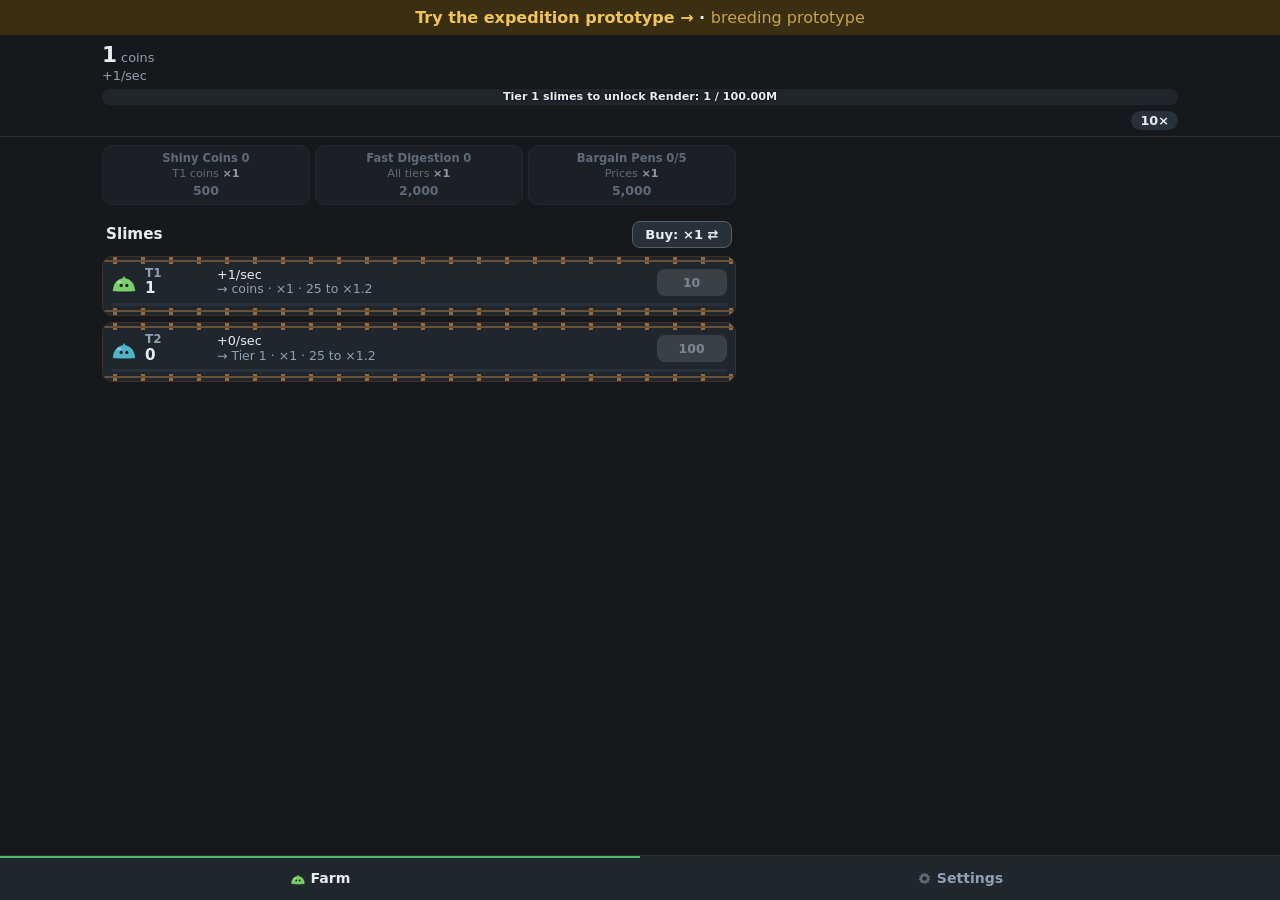
==== commit f3c78781: "Expedition prototype: compact team boxes (one row of small slime cards) and a tighter barn grid on p" ====
--- a/index.html
+++ b/index.html
@@ -13,7 +13,7 @@
   <meta name="mobile-web-app-capable" content="yes">
   <meta name="apple-mobile-web-app-status-bar-style" content="black-translucent">
   <meta name="apple-mobile-web-app-title" content="Dragon Farm">
-  <link rel="stylesheet" href="style.css?v=233">
+  <link rel="stylesheet" href="style.css?v=234">
 </head>
 <body>
   <div style="text-align:center;padding:8px;background:#3a2f12;font-weight:600"><a href="expedition.html" style="color:#f0c45a;text-decoration:none">Try the expedition prototype →</a> · <a href="merge.html" style="color:#c9a24a;text-decoration:none;font-weight:400">breeding prototype</a></div>
@@ -345,8 +345,8 @@
     <button class="tab" data-tier="settings">Settings<span id="settings-dot" class="dot gold" style="display:none"></span></button>
   </nav>
 
-  <script src="lib/break_eternity.js?v=233"></script>
-  <script src="main.js?v=233"></script>
+  <script src="lib/break_eternity.js?v=234"></script>
+  <script src="main.js?v=234"></script>
   <script>
     // Register the service worker so the game can be installed as an app
     if ("serviceWorker" in navigator) {
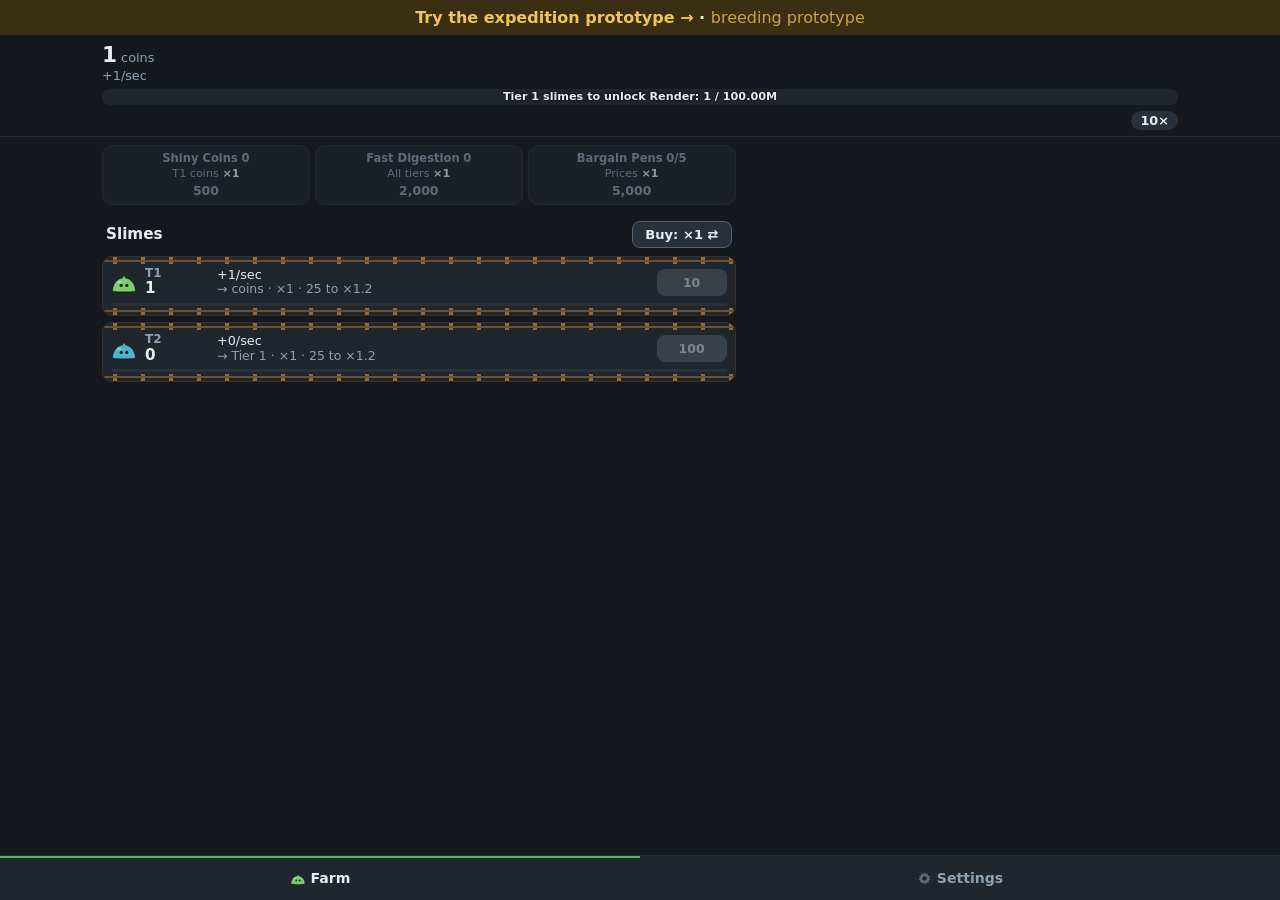
==== commit 65fe23b3: "Expedition prototype v8: dragons. First Dragon Egg from clearing Dragon's Nest, 2% egg chance per ru" ====
--- a/index.html
+++ b/index.html
@@ -13,7 +13,7 @@
   <meta name="mobile-web-app-capable" content="yes">
   <meta name="apple-mobile-web-app-status-bar-style" content="black-translucent">
   <meta name="apple-mobile-web-app-title" content="Dragon Farm">
-  <link rel="stylesheet" href="style.css?v=234">
+  <link rel="stylesheet" href="style.css?v=239">
 </head>
 <body>
   <div style="text-align:center;padding:8px;background:#3a2f12;font-weight:600"><a href="expedition.html" style="color:#f0c45a;text-decoration:none">Try the expedition prototype →</a> · <a href="merge.html" style="color:#c9a24a;text-decoration:none;font-weight:400">breeding prototype</a></div>
@@ -345,8 +345,8 @@
     <button class="tab" data-tier="settings">Settings<span id="settings-dot" class="dot gold" style="display:none"></span></button>
   </nav>
 
-  <script src="lib/break_eternity.js?v=234"></script>
-  <script src="main.js?v=234"></script>
+  <script src="lib/break_eternity.js?v=239"></script>
+  <script src="main.js?v=239"></script>
   <script>
     // Register the service worker so the game can be installed as an app
     if ("serviceWorker" in navigator) {
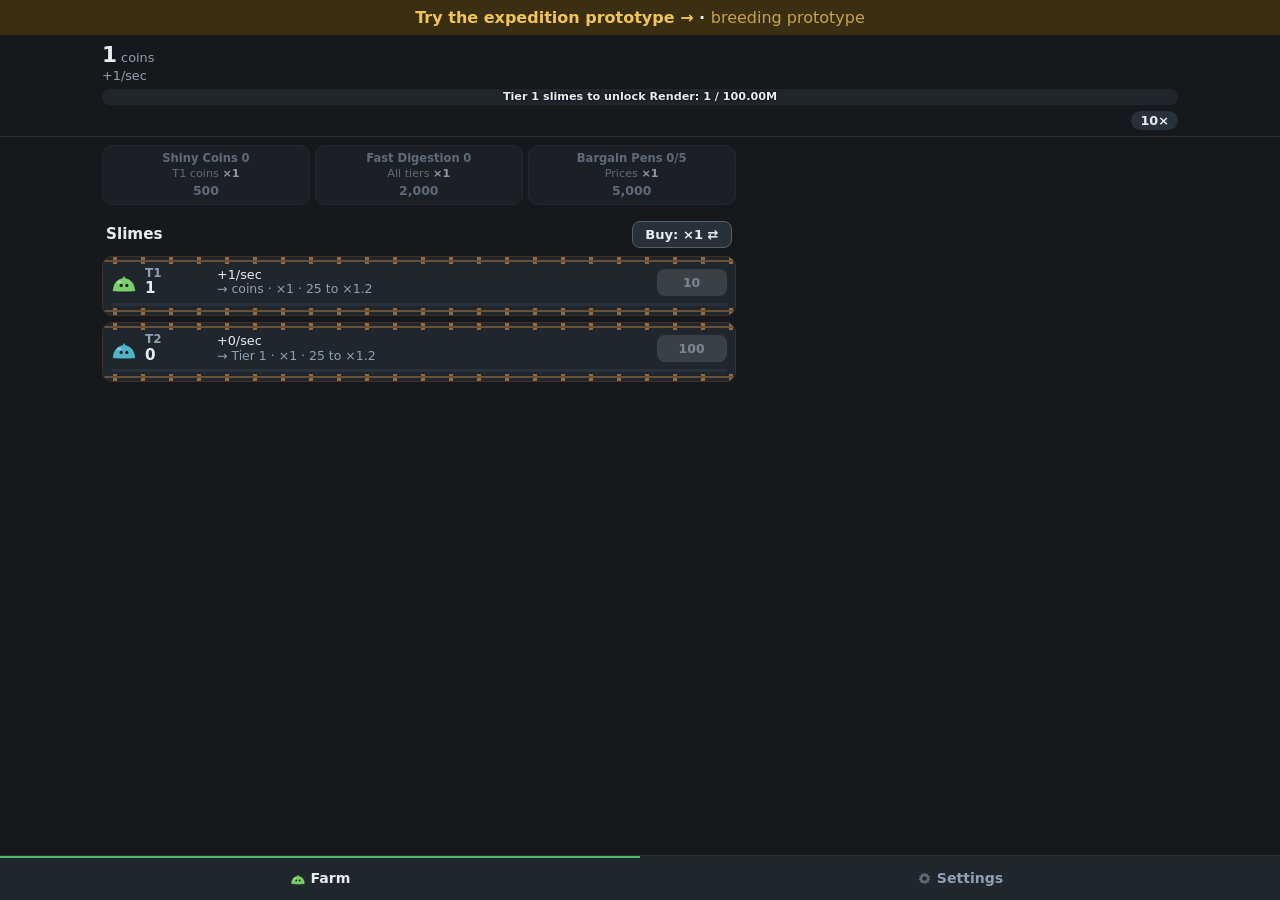
==== commit a245551b: "Expedition prototype: key cap of 100 per zone (Key Vault in the Scale shop +50 each); older saves tr" ====
--- a/index.html
+++ b/index.html
@@ -13,7 +13,7 @@
   <meta name="mobile-web-app-capable" content="yes">
   <meta name="apple-mobile-web-app-status-bar-style" content="black-translucent">
   <meta name="apple-mobile-web-app-title" content="Dragon Farm">
-  <link rel="stylesheet" href="style.css?v=239">
+  <link rel="stylesheet" href="style.css?v=240">
 </head>
 <body>
   <div style="text-align:center;padding:8px;background:#3a2f12;font-weight:600"><a href="expedition.html" style="color:#f0c45a;text-decoration:none">Try the expedition prototype →</a> · <a href="merge.html" style="color:#c9a24a;text-decoration:none;font-weight:400">breeding prototype</a></div>
@@ -345,8 +345,8 @@
     <button class="tab" data-tier="settings">Settings<span id="settings-dot" class="dot gold" style="display:none"></span></button>
   </nav>
 
-  <script src="lib/break_eternity.js?v=239"></script>
-  <script src="main.js?v=239"></script>
+  <script src="lib/break_eternity.js?v=240"></script>
+  <script src="main.js?v=240"></script>
   <script>
     // Register the service worker so the game can be installed as an app
     if ("serviceWorker" in navigator) {
